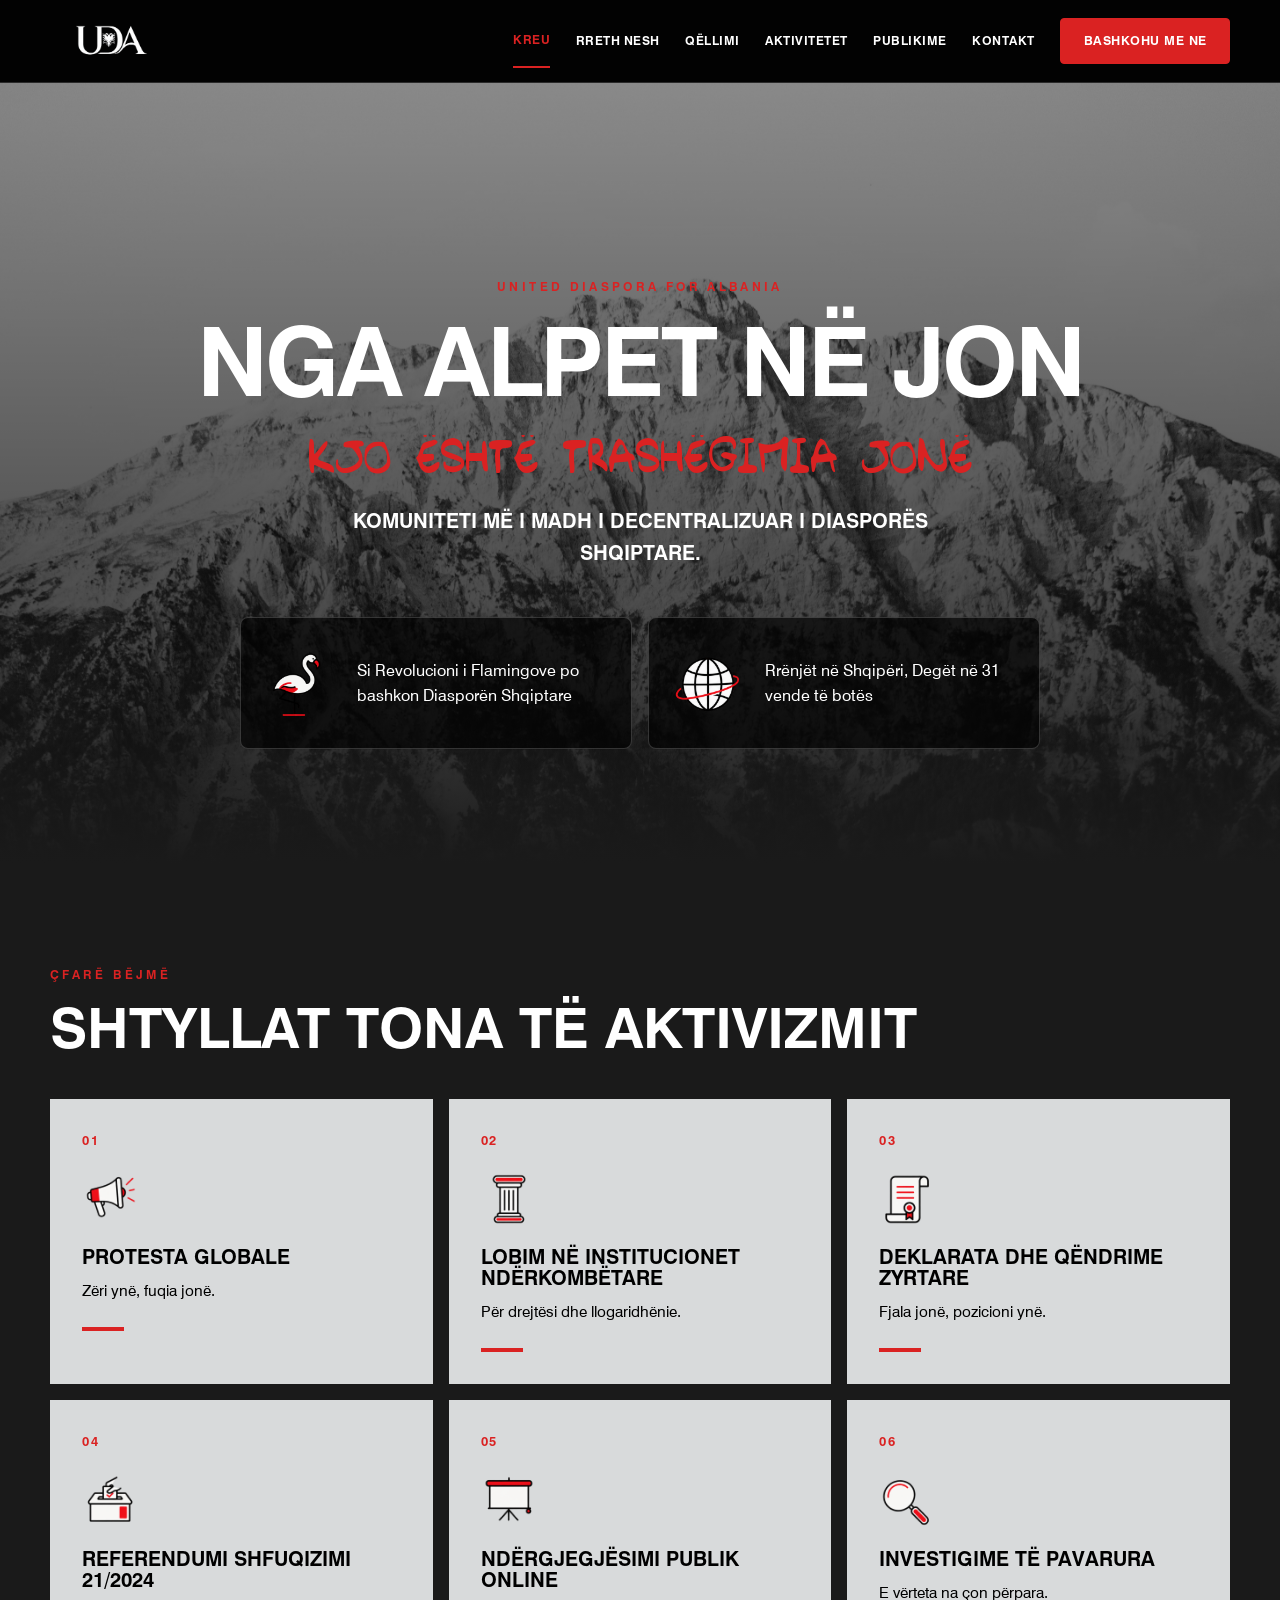
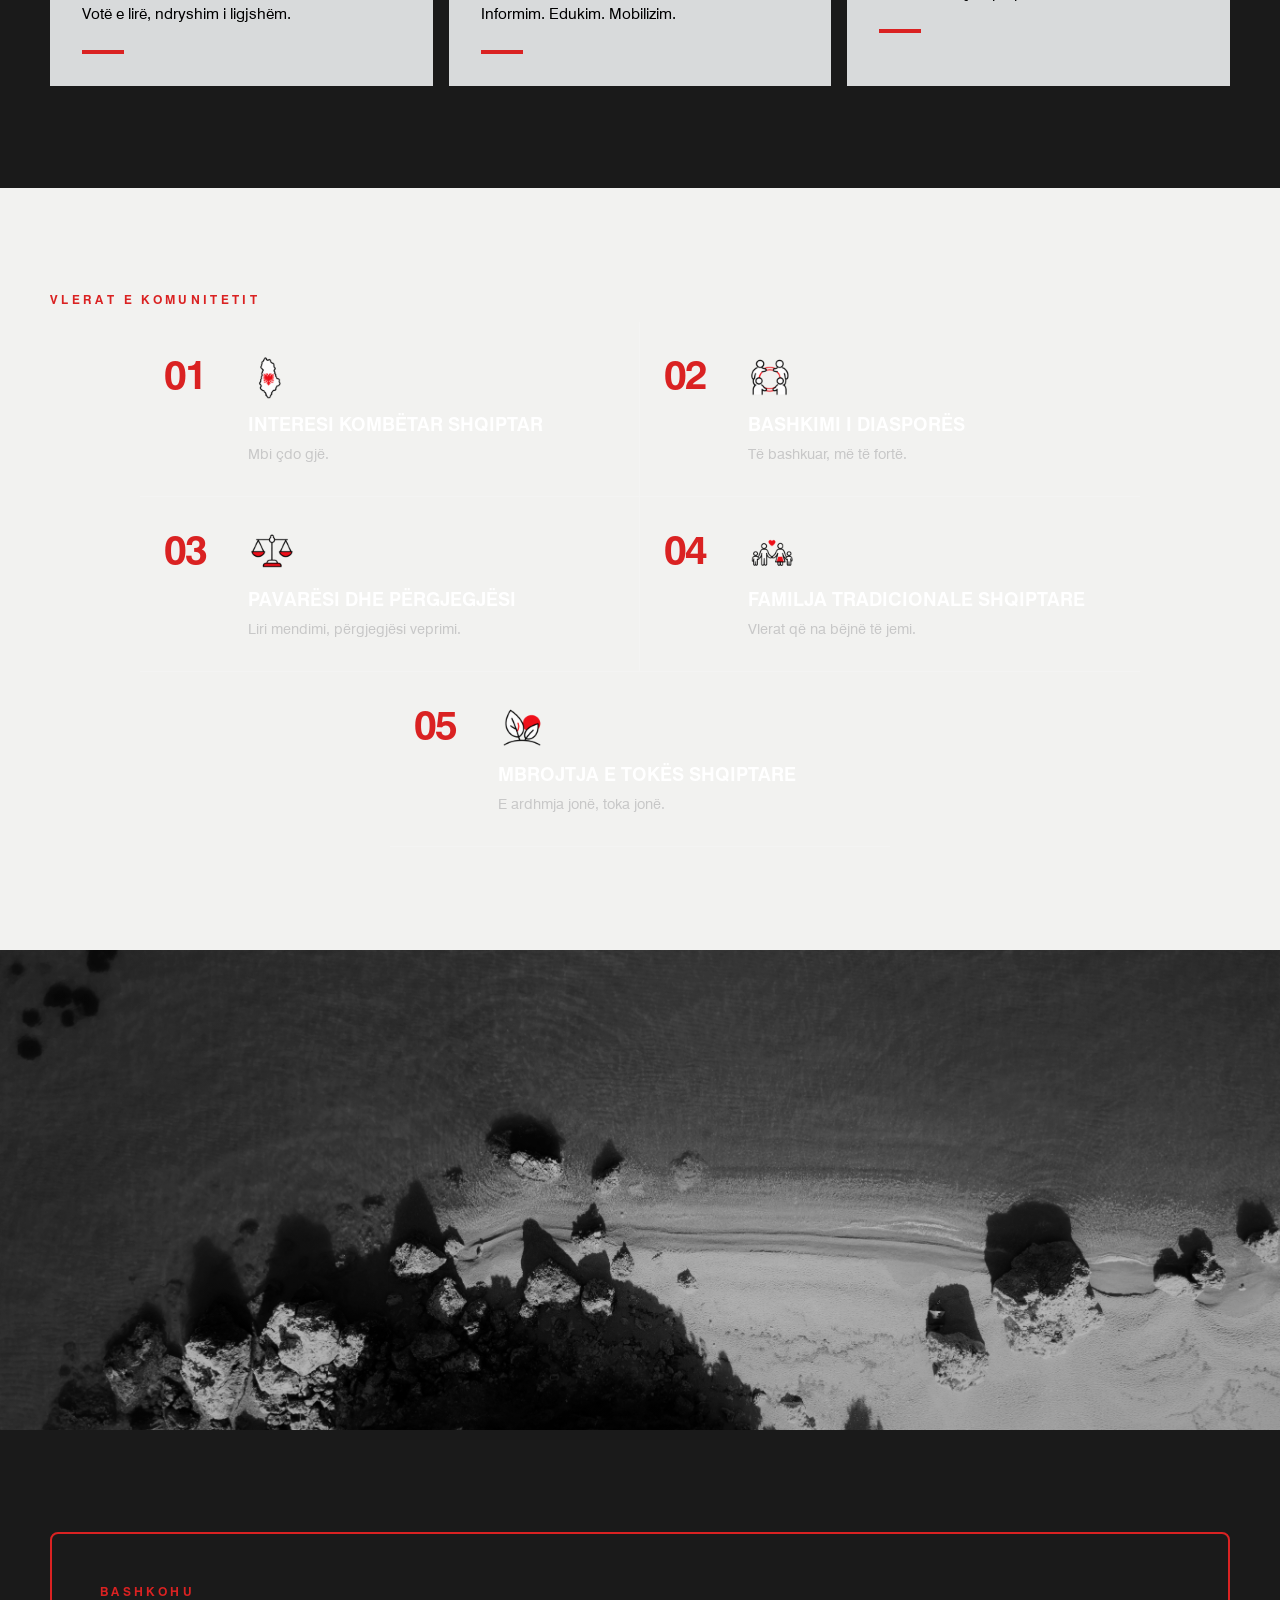
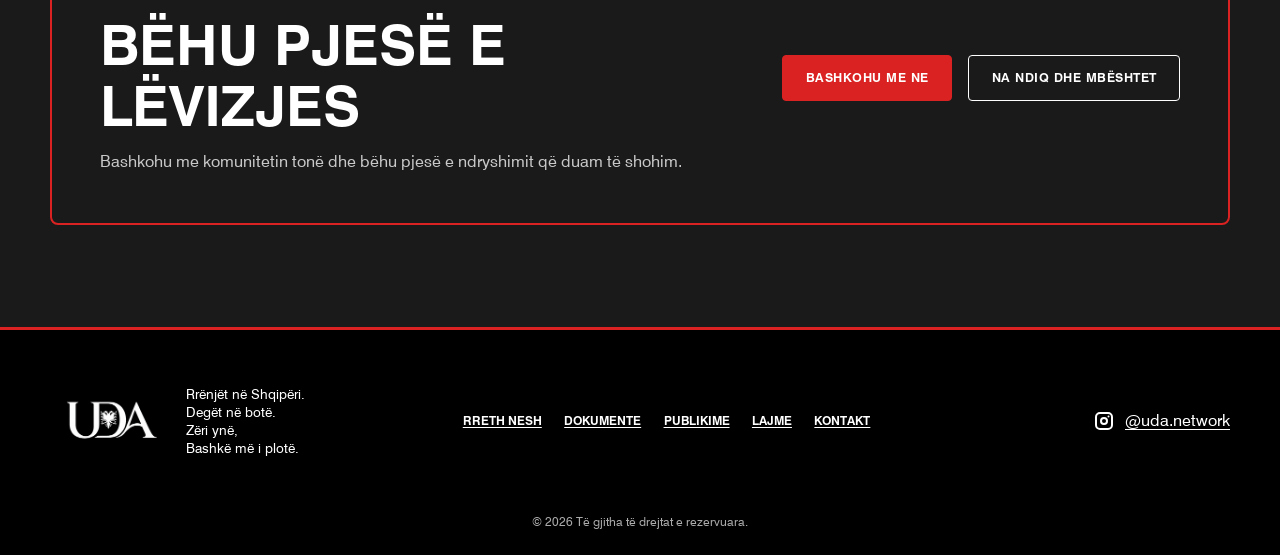
==== index.html @ cf106715 "Update index.html" ====
<!doctype html>
<html lang="sq">
<head>
  <meta charset="utf-8">
  <meta name="viewport" content="width=device-width, initial-scale=1">
  <meta name="description" content="United Diaspora for Albania — një rrjet i bashkuar dhe i decentralizuar i diasporës shqiptare.">
  <title>United Diaspora for Albania</title>
  <link rel="stylesheet" href="styles.css?v=2">
</head>
<body class="theme-dark">
  <a class="skip-link" href="#main">Kalo te përmbajtja</a>
  <header class="site-header">
    <nav class="site-nav container" aria-label="Navigimi kryesor">
      <a class="brand" href="./" aria-label="UDA — Kreu"><img src="assets/logos/uda-logo-white.png" alt="United Diaspora for Albania"></a>
      <button class="menu-toggle" type="button" aria-expanded="false" aria-controls="main-menu"><span>Menu</span></button>
      <div class="main-menu" id="main-menu">
        <a aria-current="page" href="./">Kreu</a>
        <a href="rreth-nesh.html">Rreth nesh</a>
        <a href="qellimi.html">Qëllimi</a>
        <a href="aktivitetet.html">Aktivitetet</a>
        <a href="publikime.html">Publikime</a>

        <a href="kontakt.html">Kontakt</a>
        <a class="button button-primary" href="https://docs.google.com/forms/d/e/1FAIpQLSeHuIo7AfDegeRfr-NozsWInQ7P0r9trXaIQAXtC8R7BJKpFQ/viewform?fbzx=-3826484154428031848">Bashkohu me ne</a>
      </div>
    </nav>
  </header>

  <main id="main">
    <section class="hero" aria-labelledby="hero-title">
      <div class="hero-copy container">
        <p class="eyebrow">United Diaspora for Albania</p>
        <h1 id="hero-title">Nga Alpet në Jon</h1>
        <p class="hero-script">Kjo është trashëgimia jonë</p>
        <p class="hero-tagline">Komuniteti më i madh i decentralizuar i diasporës shqiptare.</p>
        <div class="hero-highlights">
          <a class="hero-highlight" href="rreth-nesh.html#historia">
            <img src="assets/icons/uda/01_flamingo.png" alt="" aria-hidden="true">
            <span>Si Revolucioni i Flamingove po bashkon Diasporën Shqiptare</span>
          </a>
          <a class="hero-highlight" href="rreth-nesh.html#harta">
            <img src="assets/icons/uda/02_globe.png" alt="" aria-hidden="true">
            <span>Rrënjët në Shqipëri, Degët në 31 vende të botës</span>
          </a>
        </div>
      </div>
    </section>

    <section class="section" aria-labelledby="pillars-title">
      <div class="container">
        <p class="eyebrow">Çfarë bëjmë</p>
        <h2 id="pillars-title">Shtyllat tona të aktivizmit</h2>
        <div class="pillar-grid">
          <a class="icon-card" href="https://pomodoren.github.io/flamingo-map/">
            <img src="assets/icons/uda/03_megaphone.png" alt=""><h3>Protesta Globale</h3><p>Zëri ynë, fuqia jonë.</p>
          </a>
          <a class="icon-card" href="aktivitetet.html#lobim">
            <img src="assets/icons/uda/05_column.png" alt=""><h3>Lobim në Institucionet Ndërkombëtare</h3><p>Për drejtësi dhe llogaridhënie.</p>
          </a>
          <a class="icon-card" href="publikime.html">
            <img src="assets/icons/uda/04_certificate.png" alt=""><h3>Deklarata dhe Qëndrime Zyrtare</h3><p>Fjala jonë, pozicioni ynë.</p>
          </a>
          <a class="icon-card" href="https://flamingo-revolution-26.github.io/Referendum_21-2024/index.html#deklarata">
            <img src="assets/icons/uda/06_ballot_box.png" alt=""><h3>Referendumi Shfuqizimi 21/2024</h3><p>Votë e lirë, ndryshim i ligjshëm.</p>
          </a>
          <a class="icon-card" href="aktivitetet.html#ndergjegjesim">
            <img src="assets/icons/uda/07_presentation_screen.png" alt=""><h3>Ndërgjegjësimi Publik Online</h3><p>Informim. Edukim. Mobilizim.</p>
          </a>
          <a class="icon-card" href="aktivitetet.html#investigime">
            <img src="assets/icons/uda/08_magnifying_glass.png" alt=""><h3>Investigime të Pavarura</h3><p>E vërteta na çon përpara.</p>
          </a>
        </div>
      </div>
    </section>

    <section class="section values-section" aria-labelledby="values-title">
      <div class="container">
        <p class="eyebrow">Vlerat e komunitetit</p>
        <h2 class="visually-hidden" id="values-title">Vlerat e komunitetit</h2>
        <div class="value-grid">
          <article class="value-card"><img src="assets/icons/uda/13_albania_map.png" alt=""><h3>Interesi Kombëtar Shqiptar</h3><p>Mbi çdo gjë.</p></article>
          <article class="value-card"><img src="assets/icons/uda/12_community_circle.png" alt=""><h3>Bashkimi i Diasporës</h3><p>Të bashkuar, më të fortë.</p></article>
          <article class="value-card"><img src="assets/icons/uda/11_justice_scales.png" alt=""><h3>Pavarësi dhe Përgjegjësi</h3><p>Liri mendimi, përgjegjësi veprimi.</p></article>
          <article class="value-card"><img src="assets/icons/uda/09_family_heart.png" alt=""><h3>Familja Tradicionale Shqiptare</h3><p>Vlerat që na bëjnë të jemi.</p></article>
          <article class="value-card"><img src="assets/icons/uda/10_nature_leaves.png" alt=""><h3>Mbrojtja e Tokës Shqiptare</h3><p>E ardhmja jonë, toka jonë.</p></article>
        </div>
      </div>
    </section>

    <section class="section sea-band" aria-label="Nga Alpet në detin Jon"></section>

    <section class="section" aria-labelledby="join-title">
      <div class="container cta-panel">
        <div><p class="eyebrow">Bashkohu</p><h2 id="join-title">Bëhu pjesë e lëvizjes</h2><p>Bashkohu me komunitetin tonë dhe bëhu pjesë e ndryshimit që duam të shohim.</p></div>
        <div class="button-group"><a class="button button-primary" href="https://docs.google.com/forms/d/e/1FAIpQLSeHuIo7AfDegeRfr-NozsWInQ7P0r9trXaIQAXtC8R7BJKpFQ/viewform?fbzx=-3826484154428031848">Bashkohu me ne</a><a class="button button-secondary" href="https://www.instagram.com/uda.network/">Na ndiq dhe mbështet</a></div>
      </div>
    </section>
  </main>

  <footer class="site-footer">
    <div class="container footer-grid">
      <div class="footer-brand"><img src="assets/logos/uda-logo-white.png" alt="United Diaspora for Albania"><p>Rrënjët në Shqipëri.<br>Degët në botë.<br>Zëri ynë,<br>Bashkë më i plotë.</p></div>
      <nav aria-label="Navigimi në fund"><a href="rreth-nesh.html">Rreth nesh</a><a href="publikime.html">Dokumente</a><a href="publikime.html">Publikime</a><a href="aktivitetet.html">Lajme</a><a href="kontakt.html">Kontakt</a></nav>
      <a class="instagram-link" href="https://www.instagram.com/uda.network/"><img src="assets/icons/brand-instagram.svg" alt="">@uda.network</a>
      <p class="copyright">© 2026 Të gjitha të drejtat e rezervuara.</p>
    </div>
  </footer>
  <script src="script.js"></script>
</body>
</html>
---- styles.css ----
@font-face {
  font-family: "Swis721 BT";
  src: url("assets/Swiss 721 BT.ttf") format("truetype");
  font-weight: 400;
  font-style: normal;
  font-display: swap;
}

@font-face {
  font-family: "Swis721 BT";
  src: url("assets/Swiss 721 Bold.otf") format("opentype");
  font-weight: 700;
  font-style: normal;
  font-display: swap;
}

@font-face {
  font-family: "Barely Handwritten";
  src: url("assets/Barely_Handwritten.ttf") format("truetype");
  font-weight: 400;
  font-style: normal;
  font-display: swap;
}

:root {
  --color-red-national: #da2222;
  --color-red-ui: #da2222;
  --color-red-hover: #da2222;
  --color-black: #000;
  --color-white: #fff;
  --color-gray-background: #dfdfdf;
  --color-gray-card: #d8dadb;
  --color-gray-badge: #babbBD;
  --color-gray-dark: #1a1a1a;
  --color-gray-medium: #6e6e6e;
  --color-gray-light: #f2f2f2;
  --container: 1180px;
  --gutter: clamp(1rem, 4vw, 3rem);
  --section-space: clamp(4rem, 8vw, 7rem);
  --radius: 8px;
  --heading: "Swis721 BT", Arial, sans-serif;
  --body: "Swis721 BT", Arial, sans-serif;
  --script: "Barely Handwritten", cursive;
  --surface: #1A1A1A;
  --surface-alt: #1A1A1A;
  --card: #D8DADB;
  --text: var(--color-white);
  --muted: #c8c8c8;
  --line: rgb(255 255 255 / 16%);
  --header: rgb(0 0 0 / 92%);
  --shadow: 0 8px 24px rgb(0 0 0 / 18%);
}

* { box-sizing: border-box; }
html { scroll-behavior: smooth; background: var(--color-black); }
body { margin: 0; color: var(--text); background: var(--surface); font-family: var(--body); line-height: 1.6; }
body.theme-light { --surface: var(--color-white); --surface-alt: var(--color-gray-light); --card: var(--color-gray-card); --text: var(--color-black); --muted: #4e4e4e; --line: rgb(0 0 0 / 16%); --header: rgb(255 255 255 / 95%); --shadow: 0 8px 24px rgb(0 0 0 / 10%); }
img { display: block; max-width: 100%; }
a { color: inherit; text-decoration-thickness: .08em; text-underline-offset: .2em; }
a:hover { color: var(--color-red-ui); }
a:focus-visible, button:focus-visible, input:focus-visible, select:focus-visible, textarea:focus-visible { outline: 3px solid var(--color-red-ui); outline-offset: 3px; }
h1, h2, h3 { margin-top: 0; font-family: var(--heading); font-weight: 700; line-height: 1.1; }
p { margin-top: 0; }
.container { width: min(100% - (2 * var(--gutter)), var(--container)); margin-inline: auto; }
.skip-link { position: fixed; z-index: 100; top: .5rem; left: .5rem; padding: .75rem 1rem; color: #fff; background: var(--color-red-ui); transform: translateY(-160%); }
.skip-link:focus { transform: none; }
.visually-hidden { position: absolute; width: 1px; height: 1px; overflow: hidden; clip: rect(0 0 0 0); white-space: nowrap; }

.site-header { position: sticky; z-index: 20; top: 0; color: var(--text); background: var(--header); border-bottom: 1px solid var(--line); backdrop-filter: blur(12px); }
.site-nav { display: flex; min-height: 82px; align-items: center; gap: 2rem; }
.brand { display: block; flex: 0 0 120px; height: 64px; overflow: hidden; }
.brand img { width: 120px; height: 64px; object-fit: contain; }
.theme-light .brand img { content: url("assets/logos/uda-logo-color.png"); }
.main-menu { display: flex; flex: 1; align-items: center; justify-content: flex-end; gap: clamp(.75rem, 2vw, 1.65rem); font-size: .76rem; font-weight: 700; letter-spacing: .04em; text-transform: uppercase; }
.main-menu > a:not(.button) { padding-block: 1rem; text-decoration: none; }
.main-menu [aria-current="page"] { color: var(--color-red-ui); border-bottom: 2px solid currentColor; }
.menu-toggle { display: none; margin-left: auto; padding: .7rem 1rem; color: inherit; background: transparent; border: 1px solid currentColor; }

.button { display: inline-flex; min-height: 46px; align-items: center; justify-content: center; padding: .75rem 1.4rem; border-radius: 4px; font-size: .78rem; font-weight: 700; letter-spacing: .04em; line-height: 1.2; text-align: center; text-decoration: none; text-transform: uppercase; }
.button-primary { color: #fff; background: var(--color-red-ui); border: 1px solid var(--color-red-ui); }
.button-primary:hover { color: #fff; background: var(--color-red-hover); border-color: var(--color-red-hover); }
.button-secondary { color: var(--text); background: transparent; border: 1px solid currentColor; }
.button-secondary:hover { color: var(--surface); background: var(--text); }

.hero { position: relative; display: grid; min-height: min(780px, calc(100vh - 82px)); place-items: center; overflow: hidden; background: url("assets/images/mountains/Mountain E2.jpg") center 42% / cover no-repeat; isolation: isolate; }
.hero::before { position: absolute; z-index: -1; inset: 0; background: linear-gradient(180deg, rgb(0 0 0 / 45%), rgb(0 0 0 / 70%) 70%, var(--color-gray-dark)); content: ""; }
.hero-copy { max-width: 960px; padding-block: clamp(5rem, 13vw, 9rem) 4rem; color: #fff; text-align: center; }
.eyebrow { margin-bottom: .8rem; color: var(--color-red-ui); font-size: .75rem; font-weight: 800; letter-spacing: .28em; text-transform: uppercase; }
.hero h1 { margin-bottom: .25rem; font-size: clamp(2.8rem, 8vw, 6rem); letter-spacing: -.03em; text-transform: uppercase; }
.hero-script {
  margin-bottom: 1.25rem;
  color: var(--color-red-ui);
  font-family: var(--script);
  font-size: clamp(1.8rem, 5vw, 3.5rem);
  font-weight: 400;
  line-height: 1.2;
}
.hero-tagline { max-width: 680px; margin: 0 auto 3rem; font-size: clamp(1rem, 2vw, 1.25rem); font-weight: 600; text-transform: uppercase; }
.hero-highlights { display: grid; grid-template-columns: repeat(2, minmax(0, 1fr)); gap: 1rem; max-width: 800px; margin-inline: auto; }
.hero-highlight { display: flex; min-height: 132px; align-items: center; gap: 1.25rem; padding: 1.25rem; color: #fff; background: rgb(0 0 0 / 68%); border: 1px solid rgb(255 255 255 / 18%); border-radius: var(--radius); font-size: 1rem; text-align: left; text-decoration: none; }
.hero-highlight img { width: 76px; height: 76px; flex: 0 0 76px; object-fit: contain; }

.section {
  padding-block: var(--section-space);
  background: var(--surface);
}

.section-alt {
  background: var(--surface-alt);
}

.values-section {
  background: #f2f2f0;
  color: #000;
}

.section h2,
.page-hero h1 {
  margin-bottom: 2.5rem;
  font-size: clamp(2rem, 5vw, 3.5rem);
  text-transform: uppercase;
}
.pillar-grid { display: grid; grid-template-columns: repeat(3, 1fr); gap: 1rem; }
.icon-card, .value-card, .content-card, .publication-card {
  padding: clamp(1.3rem, 3vw, 2rem);
  background: var(--card);
  border-radius: var(--radius);
  box-shadow: var(--shadow);
  border: 1px solid rgb(0 0 0 / 8%);
}
.icon-card { color: var(--color-gray-dark); text-align: center; text-decoration: none; }
.icon-card img, .value-card img { width: 84px; height: 84px; margin: 0 auto 1rem; object-fit: contain; }
.icon-card img, .value-card img { width: 84px; height: 84px; margin: 0 auto 1rem; object-fit: contain; }

.pillar-grid .icon-card img {
  width: 56px;
  height: 56px;
  margin: 0 0 1.25rem;
  object-fit: contain;
}
.icon-card h3, .value-card h3 { margin-bottom: .6rem; font-size: 1.05rem; color: var(--color-gray-dark); text-transform: uppercase; }
.value-card h3 {
  margin: 0 0 .35rem;
  font-family: var(--heading);
  font-size: 1.25rem;
  font-weight: 700;
  color: var(--color-gray-dark);
  text-transform: uppercase;
  line-height: 1.15;
}
.pillar-grid .icon-card h3 {
  margin: 0 0 .75rem;
  color: #000;
  font-family: var(--heading);
  font-size: 1.25rem;
  font-weight: 700;
  line-height: 1.05;
  text-transform: uppercase;
}
.icon-card p, .value-card p { margin-bottom: 0; color: var(--color-gray-medium); }
.value-card p {
  margin: .35rem 0 0;
  color: var(--color-gray-medium);
  font-family: var(--body);
  font-size: .95rem;
  line-height: 1.5;
}
.pillar-grid .icon-card p {
  margin: 0;
  color: #000;
  font-size: .95rem;
  line-height: 1.5;
}
.pillar-grid .icon-card::after {
  content: "";
  display: block;
  width: 42px;
  height: 4px;
  margin-top: 1.5rem;
  background: #DA2222;
}
.value-grid {
  display: grid;
  grid-template-columns: repeat(2, 1fr);
  gap: 0;
  max-width: 1000px;
  margin-inline: auto;
}

.value-card {
  position: relative;
  display: grid;
  grid-template-columns: 64px 1fr;
  column-gap: 1.25rem;
  align-items: start;
  padding: 2rem 1.5rem;
  background: transparent;
  border: 0;
  border-bottom: 1px solid rgb(255 255 255 / 16%);
  border-radius: 0;
  box-shadow: none;
  text-align: left;
}

.value-card:nth-child(odd) {
  border-right: 1px solid rgb(255 255 255 / 16%);
}

.value-card::before {
  content: "";
  grid-column: 1;
  grid-row: 1 / span 2;
  font-family: var(--heading);
  font-size: 2.5rem;
  font-weight: 700;
  line-height: 1;
  color: var(--color-red-national);
  letter-spacing: -.04em;
}

.value-card:nth-child(1)::before { content: "01"; }
.value-card:nth-child(2)::before { content: "02"; }
.value-card:nth-child(3)::before { content: "03"; }
.value-card:nth-child(4)::before { content: "04"; }
.value-card:nth-child(5)::before { content: "05"; }

.value-card img {
  width: 48px;
  height: 48px;
  margin: 0 0 .75rem;
  object-fit: contain;
}

.value-card h3 {
  grid-column: 2;
  margin: 0 0 .45rem;
  color: var(--text);
  font-family: var(--heading);
  font-size: 1.15rem;
  font-weight: 700;
  line-height: 1.15;
  text-transform: uppercase;
}

.value-card p {
  grid-column: 2;
  margin: 0;
  color: var(--muted);
  font-family: var(--body);
  font-size: .9rem;
  line-height: 1.5;
}

.value-card:last-child {
  grid-column: 1 / -1;
  width: 50%;
  justify-self: center;
  border-right: 0;
}
.sea-band { min-height: clamp(260px, 38vw, 480px); padding: 0; background: linear-gradient(rgb(0 0 0 / 18%), rgb(0 0 0 / 30%)), url("assets/images/sea/Sea E1.jpg") center 58% / cover no-repeat; }
.cta-panel { display: flex; align-items: center; justify-content: space-between; gap: 2rem; padding: clamp(1.5rem, 4vw, 3rem); border: 2px solid var(--color-red-ui); border-radius: var(--radius); }
.cta-panel h2 { margin-bottom: .75rem; }
.cta-panel p:last-child { max-width: 640px; margin-bottom: 0; color: var(--muted); }
.button-group { display: flex; flex: 0 0 auto; gap: 1rem; }
.pillar-grid .icon-card {
  position: relative;
  padding: 2rem;
  color: #000;
  background: #D8DADB;
  border: 0;
  border-radius: 0;
  box-shadow: none;
  text-align: left;
  overflow: hidden;
}
.pillar-grid {
  counter-reset: pillar;
}

.pillar-grid .icon-card {
  counter-increment: pillar;
}

.pillar-grid .icon-card::before {
  content: "0" counter(pillar);
  display: block;
  margin-bottom: 1.25rem;
  color: #DA2222;
  font-family: var(--heading);
  font-size: .8rem;
  font-weight: 700;
  letter-spacing: .12em;
}
.site-footer { padding-block: 3rem 1.5rem; color: #fff; background: #000; border-top: 3px solid var(--color-red-ui); }
.footer-grid { display: grid; grid-template-columns: 1.2fr 2fr 1fr; align-items: center; gap: 2rem; }
.footer-brand { display: flex; align-items: center; gap: 1rem; }
.footer-brand img { width: 120px; height: 86px; object-fit: contain; }
.footer-brand p { margin: 0; font-size: .84rem; line-height: 1.35; }
.site-footer nav { display: flex; flex-wrap: wrap; justify-content: center; gap: 1.4rem; font-size: .75rem; font-weight: 700; text-transform: uppercase; }
.instagram-link { display: flex; align-items: center; justify-content: flex-end; gap: .55rem; }
.instagram-link img { width: 24px; filter: invert(1); }
.copyright { grid-column: 1 / -1; margin: 1rem 0 0; color: #aaa; font-size: .75rem; text-align: center; }

.page-hero { padding-block: clamp(5rem, 10vw, 8rem); color: #fff; background: linear-gradient(rgb(0 0 0 / 68%), rgb(0 0 0 / 78%)), url("assets/images/mountains/Mountain E1.jpg") center / cover; }
.page-hero h1 { margin-bottom: 1rem; }
.page-hero p { max-width: 760px; margin-bottom: 0; font-size: 1.15rem; }
.prose { max-width: 820px; }
.prose p { margin-bottom: 1.4rem; }
.content-grid { display: grid; grid-template-columns: repeat(2, minmax(0, 1fr)); gap: 1rem; }
.content-card h2,
.content-card h3 {
  margin-top: 0.8rem;
  font-size: 1.25rem;
  text-transform: uppercase;
}
.content-card p:last-child { margin-bottom: 0; }
.location-groups { display: grid; grid-template-columns: repeat(3, 1fr); gap: 1rem; }
.location-groups ul { margin-bottom: 0; padding-left: 1.2rem; }
.publication-list { display: grid; gap: 1rem; }
.publication-card { display: grid; grid-template-columns: 1fr auto; align-items: center; gap: 1.5rem; }
.publication-card h3 { margin-bottom: .4rem; }
.publication-meta { margin-bottom: 0; color: var(--muted); }
.status { display: inline-flex; padding: .25rem .7rem; color: #000; background: var(--color-gray-badge); border-radius: 999px; font-size: .75rem; font-weight: 700; }
.carousel-grid { display: grid; grid-template-columns: repeat(3, 1fr); gap: .75rem; margin-top: 1rem; }
.carousel-grid img { width: 100%; height: 260px; object-fit: cover; border-radius: var(--radius); }
.form-grid { display: grid; grid-template-columns: repeat(2, 1fr); gap: 1rem; }
.form-field { display: grid; gap: .35rem; }
.form-field-full { grid-column: 1 / -1; }
label { font-weight: 700; }
input, select, textarea { width: 100%; padding: .85rem; color: #111; background: #fff; border: 1px solid #777; border-radius: 4px; font: inherit; }
textarea { min-height: 170px; resize: vertical; }
.notice { padding: 1rem 1.25rem; border-left: 4px solid var(--color-red-ui); background: var(--surface-alt); }
.error-page { display: grid; min-height: 100vh; place-items: center; padding: 2rem; color: #fff; background: #1a1a1a; text-align: center; }
.error-code { margin: 0; color: var(--color-red-ui); font-size: clamp(5rem, 20vw, 10rem); font-weight: 900; }

@media (max-width: 980px) {
  .menu-toggle { display: inline-flex; }
  .main-menu { position: absolute; top: 100%; right: var(--gutter); left: var(--gutter); display: none; align-items: stretch; padding: 1rem; background: var(--header); border: 1px solid var(--line); box-shadow: var(--shadow); }
  .main-menu.open { display: flex; flex-direction: column; }
  .main-menu > a { padding: .75rem; }
  .pillar-grid { grid-template-columns: repeat(2, 1fr); }
  .footer-grid { grid-template-columns: 1fr 1fr; }
  .instagram-link { justify-content: center; }
}

@media (max-width: 680px) {
  .hero-highlights, .pillar-grid, .content-grid, .location-groups, .form-grid { grid-template-columns: 1fr; }
  .  .value-grid {
    grid-template-columns: 1fr;
  }

  .value-card {
    grid-template-columns: 56px 1fr;
    padding: 1.5rem .75rem;
    border-right: 0 !important;
  }

  .value-card:last-child {
    grid-column: auto;
    width: 100%;
  }

  .value-card::before {
    font-size: 2rem;
  }

  .value-card h3 {
    font-size: .9rem;
  }

  .hero-highlight { min-height: auto; }
  .cta-panel, .publication-card { align-items: stretch; flex-direction: column; grid-template-columns: 1fr; }
  .cta-panel { display: flex; }
  .button-group { flex-direction: column; }
  .footer-grid { grid-template-columns: 1fr; justify-items: center; text-align: center; }
  .site-footer nav { justify-content: center; }
  .copyright, .form-field-full { grid-column: auto; }
  .carousel-grid { grid-template-columns: 1fr; }
  .carousel-grid img { height: auto; }
}

@media (prefers-reduced-motion: reduce) {
  html { scroll-behavior: auto; }
  *, *::before, *::after { scroll-behavior: auto !important; transition-duration: .01ms !important; animation-duration: .01ms !important; }
}
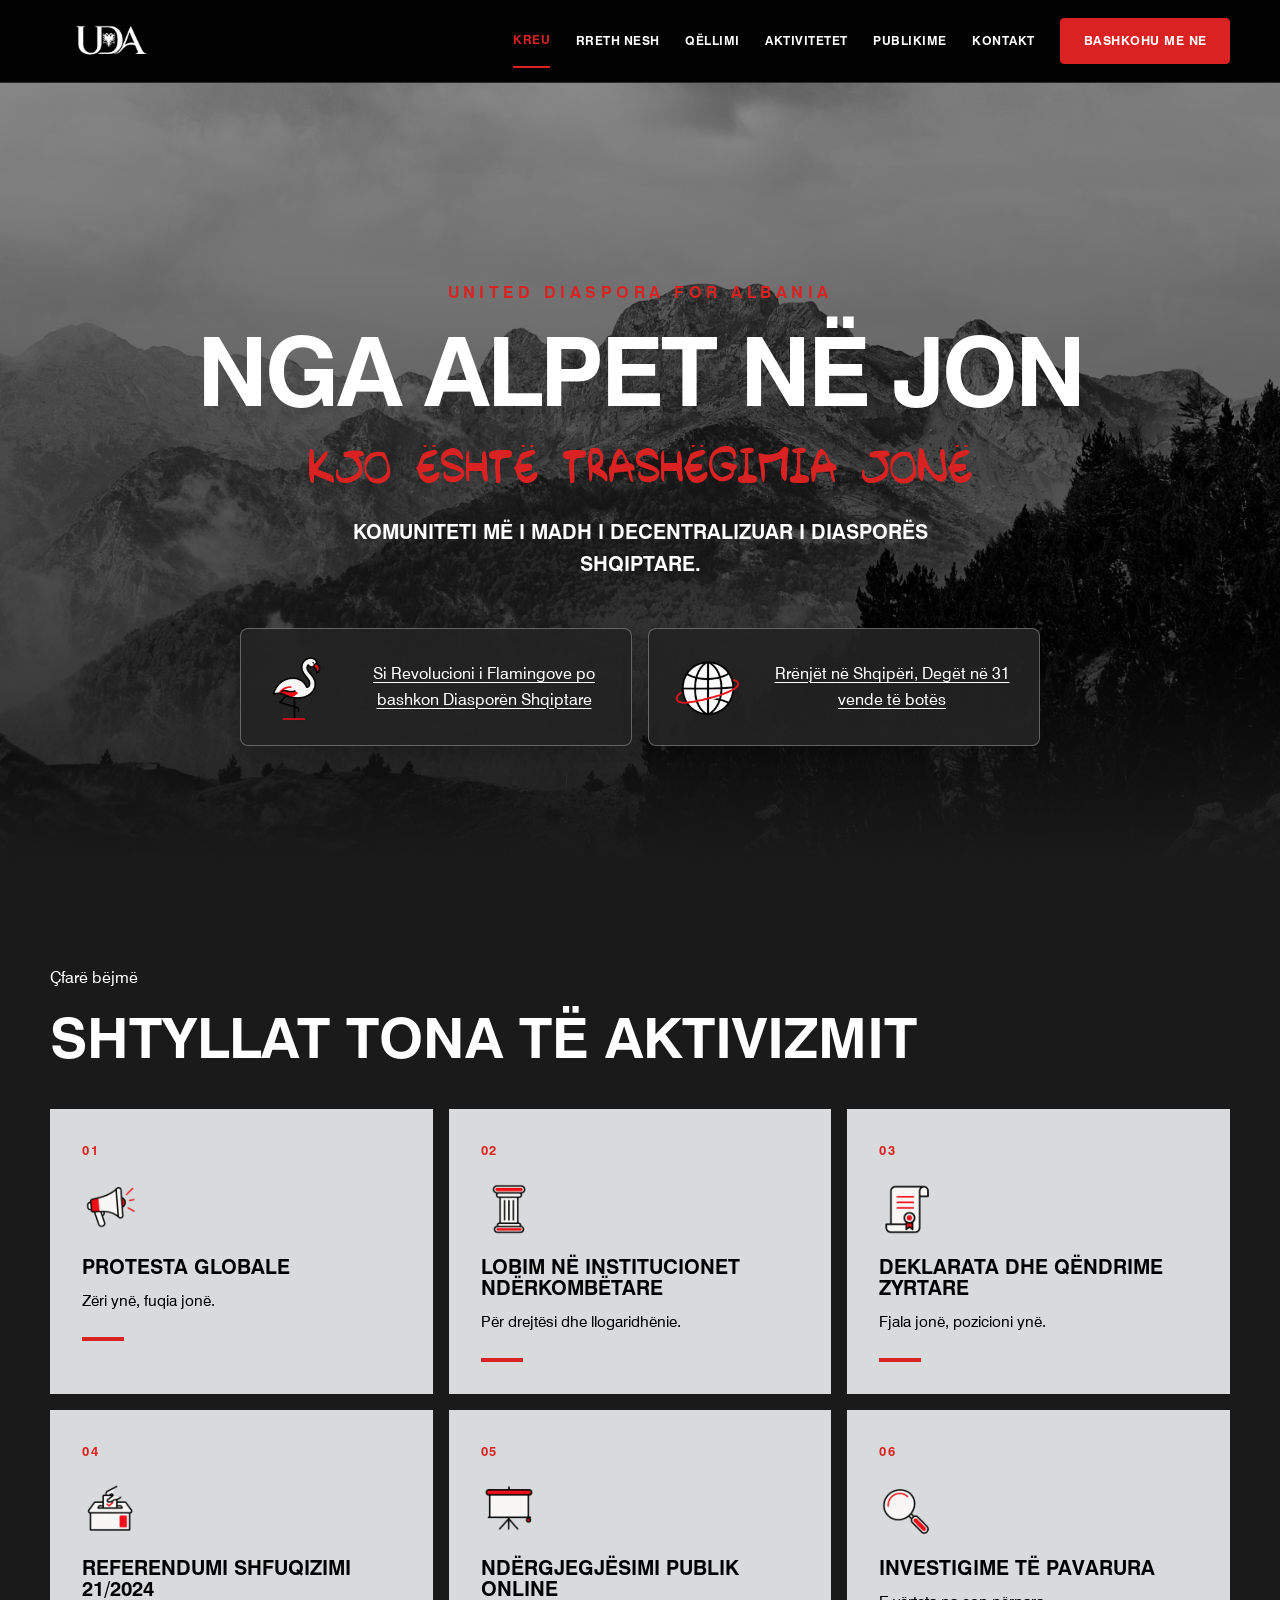
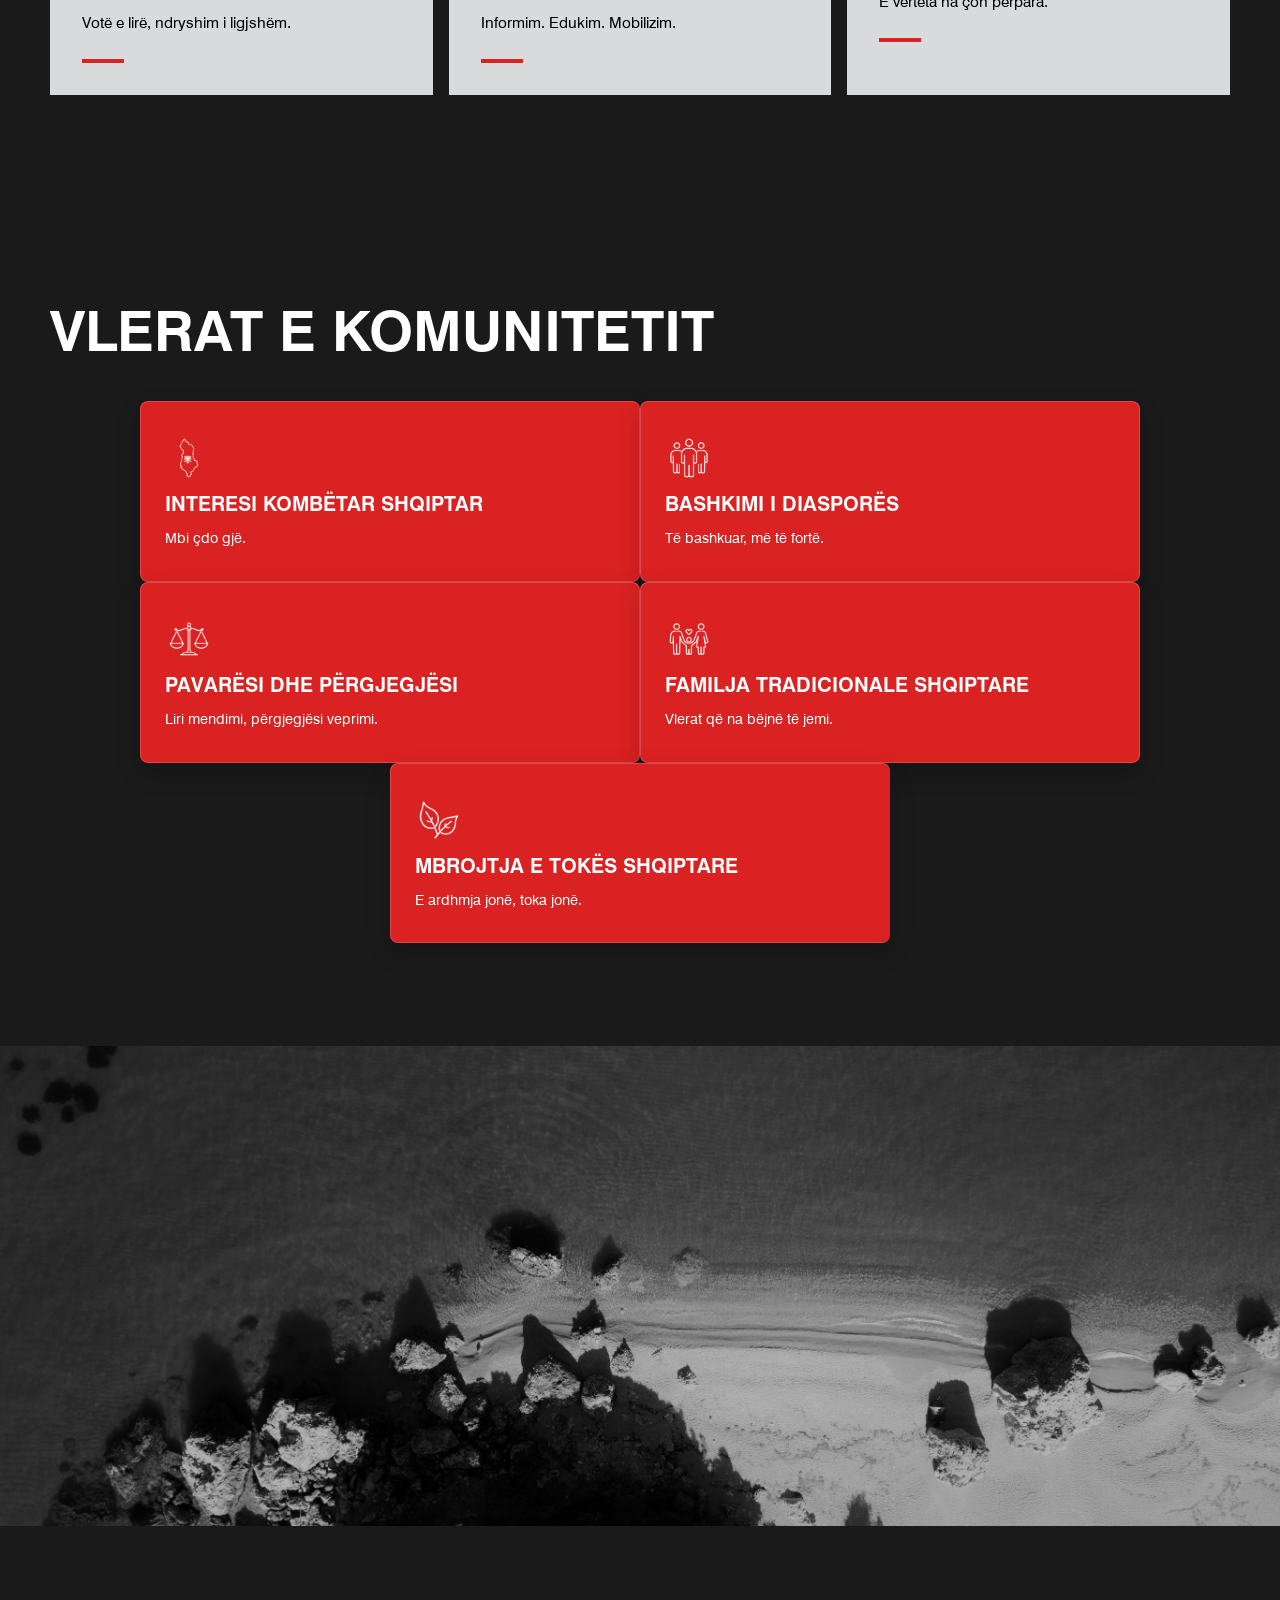
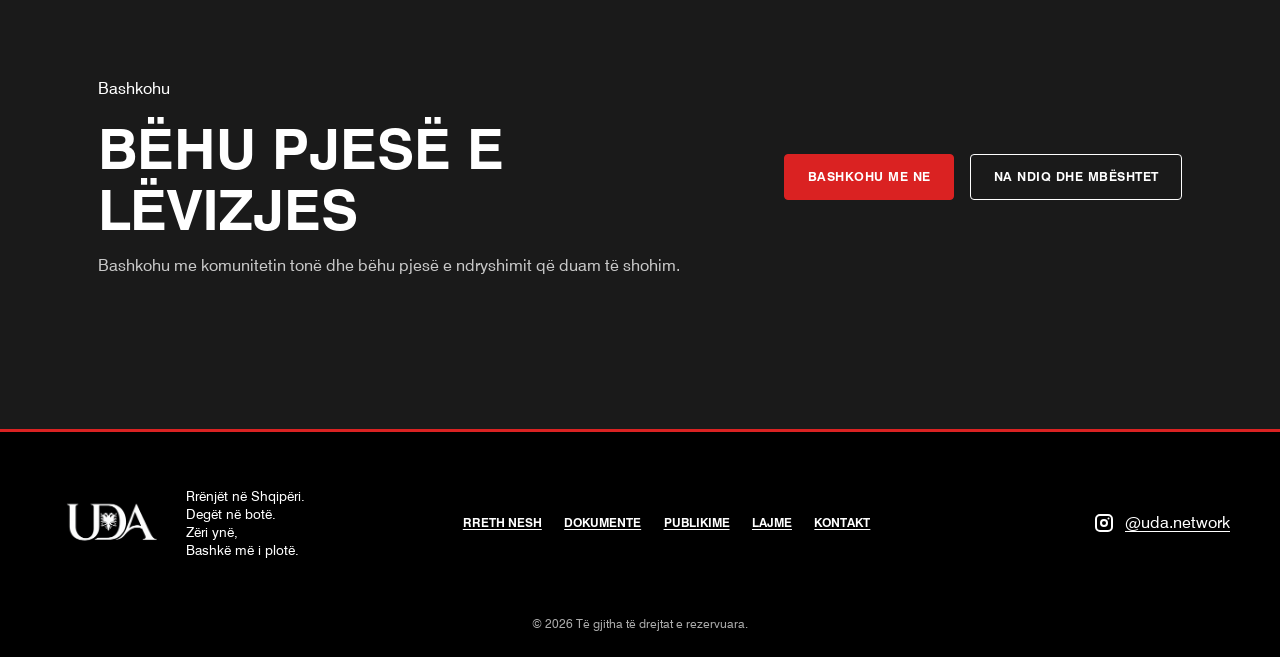
==== commit 0c5cbdb5: "Update index.html" ====
--- a/index.html
+++ b/index.html
@@ -78,11 +78,35 @@
         <p class="eyebrow">Vlerat e komunitetit</p>
         <h2 class="visually-hidden" id="values-title">Vlerat e komunitetit</h2>
         <div class="value-grid">
-          <article class="value-card"><img src="assets/icons/uda/13_albania_map.png" alt=""><h3>Interesi Kombëtar Shqiptar</h3><p>Mbi çdo gjë.</p></article>
-          <article class="value-card"><img src="assets/icons/uda/12_community_circle.png" alt=""><h3>Bashkimi i Diasporës</h3><p>Të bashkuar, më të fortë.</p></article>
-          <article class="value-card"><img src="assets/icons/uda/11_justice_scales.png" alt=""><h3>Pavarësi dhe Përgjegjësi</h3><p>Liri mendimi, përgjegjësi veprimi.</p></article>
-          <article class="value-card"><img src="assets/icons/uda/09_family_heart.png" alt=""><h3>Familja Tradicionale Shqiptare</h3><p>Vlerat që na bëjnë të jemi.</p></article>
-          <article class="value-card"><img src="assets/icons/uda/10_nature_leaves.png" alt=""><h3>Mbrojtja e Tokës Shqiptare</h3><p>E ardhmja jonë, toka jonë.</p></article>
+         <article class="value-card">
+  <img src="assets/icons/uda/01_interesi_kombetar_shqiptar.png" alt="">
+  <h3>Interesi Kombëtar Shqiptar</h3>
+  <p>Mbi çdo gjë.</p>
+</article>
+
+<article class="value-card">
+  <img src="assets/icons/uda/02_bashkimi_i_diaspores.png" alt="">
+  <h3>Bashkimi i Diasporës</h3>
+  <p>Të bashkuar, më të fortë.</p>
+</article>
+
+<article class="value-card">
+  <img src="assets/icons/uda/03_pavaresi_dhe_pergjegjesi.png" alt="">
+  <h3>Pavarësi dhe Përgjegjësi</h3>
+  <p>Liri mendimi, përgjegjësi veprimi.</p>
+</article>
+
+<article class="value-card">
+  <img src="assets/icons/uda/04_familja_tradicionale_shqiptare.png" alt="">
+  <h3>Familja Tradicionale Shqiptare</h3>
+  <p>Vlerat që na bëjnë të jemi.</p>
+</article>
+
+<article class="value-card">
+  <img src="assets/icons/uda/05_mbrojtja_e_tokes_shqiptare.png" alt="">
+  <h3>Mbrojtja e Tokës Shqiptare</h3>
+  <p>E ardhmja jonë, toka jonë.</p>
+</article>
         </div>
       </div>
     </section>
--- a/styles.css
+++ b/styles.css
@@ -82,10 +82,10 @@
 .button-secondary { color: var(--text); background: transparent; border: 1px solid currentColor; }
 .button-secondary:hover { color: var(--surface); background: var(--text); }
 
-.hero { position: relative; display: grid; min-height: min(780px, calc(100vh - 82px)); place-items: center; overflow: hidden; background: url("assets/images/mountains/Mountain E2.jpg") center 42% / cover no-repeat; isolation: isolate; }
+.hero { position: relative; display: grid; min-height: min(780px, calc(100vh - 82px)); place-items: center; overflow: hidden; background: url("assets/images/mountains/Mountain E6.jpg") center 42% / cover no-repeat; isolation: isolate; }
 .hero::before { position: absolute; z-index: -1; inset: 0; background: linear-gradient(180deg, rgb(0 0 0 / 45%), rgb(0 0 0 / 70%) 70%, var(--color-gray-dark)); content: ""; }
 .hero-copy { max-width: 960px; padding-block: clamp(5rem, 13vw, 9rem) 4rem; color: #fff; text-align: center; }
-.eyebrow { margin-bottom: .8rem; color: var(--color-red-ui); font-size: .75rem; font-weight: 800; letter-spacing: .28em; text-transform: uppercase; }
+.hero .eyebrow { margin-bottom: .8rem; color: var(--color-red-ui); font-size: 1rem; font-weight: 800; letter-spacing: .28em; text-transform: uppercase; }
 .hero h1 { margin-bottom: .25rem; font-size: clamp(2.8rem, 8vw, 6rem); letter-spacing: -.03em; text-transform: uppercase; }
 .hero-script {
   margin-bottom: 1.25rem;
@@ -97,7 +97,17 @@
 }
 .hero-tagline { max-width: 680px; margin: 0 auto 3rem; font-size: clamp(1rem, 2vw, 1.25rem); font-weight: 600; text-transform: uppercase; }
 .hero-highlights { display: grid; grid-template-columns: repeat(2, minmax(0, 1fr)); gap: 1rem; max-width: 800px; margin-inline: auto; }
-.hero-highlight { display: flex; min-height: 132px; align-items: center; gap: 1.25rem; padding: 1.25rem; color: #fff; background: rgb(0 0 0 / 68%); border: 1px solid rgb(255 255 255 / 18%); border-radius: var(--radius); font-size: 1rem; text-align: left; text-decoration: none; }
+.hero-highlight {
+  display: flex;
+  align-items: center;
+  gap: 1.25rem;
+  padding: 1.25rem;
+  color: #fff;
+  background: rgb(35 35 35 / 92%);
+  border: 1px solid rgb(255 255 255 / 30%);
+  border-radius: var(--radius);
+  box-shadow: 0 8px 24px rgb(0 0 0 / 28%);
+}
 .hero-highlight img { width: 76px; height: 76px; flex: 0 0 76px; object-fit: contain; }
 
 .section {
@@ -107,11 +117,6 @@
 
 .section-alt {
   background: var(--surface-alt);
-}
-
-.values-section {
-  background: #f2f2f0;
-  color: #000;
 }
 
 .section h2,
@@ -140,13 +145,14 @@
 }
 .icon-card h3, .value-card h3 { margin-bottom: .6rem; font-size: 1.05rem; color: var(--color-gray-dark); text-transform: uppercase; }
 .value-card h3 {
-  margin: 0 0 .35rem;
+  grid-column: 1 / -1;
+  margin: 0 0 .45rem;
+  color: #111111;
   font-family: var(--heading);
   font-size: 1.25rem;
   font-weight: 700;
-  color: var(--color-gray-dark);
-  text-transform: uppercase;
-  line-height: 1.15;
+  line-height: 1.05;
+  text-transform: uppercase;
 }
 .pillar-grid .icon-card h3 {
   margin: 0 0 .75rem;
@@ -194,11 +200,11 @@
   column-gap: 1.25rem;
   align-items: start;
   padding: 2rem 1.5rem;
-  background: transparent;
-  border: 0;
+  background: #da2222;
+  border: 1px solid rgb(255 255 255 / 18%);
   border-bottom: 1px solid rgb(255 255 255 / 16%);
-  border-radius: 0;
-  box-shadow: none;
+  border-radius: 8px;
+  box-shadow: 0 10px 24px rgb(0 0 0 / 18%);
   text-align: left;
 }
 
@@ -207,22 +213,8 @@
 }
 
 .value-card::before {
-  content: "";
-  grid-column: 1;
-  grid-row: 1 / span 2;
-  font-family: var(--heading);
-  font-size: 2.5rem;
-  font-weight: 700;
-  line-height: 1;
-  color: var(--color-red-national);
-  letter-spacing: -.04em;
-}
-
-.value-card:nth-child(1)::before { content: "01"; }
-.value-card:nth-child(2)::before { content: "02"; }
-.value-card:nth-child(3)::before { content: "03"; }
-.value-card:nth-child(4)::before { content: "04"; }
-.value-card:nth-child(5)::before { content: "05"; }
+  content: none;
+}
 
 .value-card img {
   width: 48px;
@@ -232,20 +224,20 @@
 }
 
 .value-card h3 {
-  grid-column: 2;
+  grid-column: 1 / -1;
   margin: 0 0 .45rem;
-  color: var(--text);
-  font-family: var(--heading);
-  font-size: 1.15rem;
+  color: #111111;
+  font-family: var(--heading);
+  font-size: 1.25rem;
   font-weight: 700;
   line-height: 1.15;
   text-transform: uppercase;
 }
 
 .value-card p {
-  grid-column: 2;
+  grid-column: 1 / -1;
   margin: 0;
-  color: var(--muted);
+  color: #4e4e4e;
   font-family: var(--body);
   font-size: .9rem;
   line-height: 1.5;
@@ -258,7 +250,7 @@
   border-right: 0;
 }
 .sea-band { min-height: clamp(260px, 38vw, 480px); padding: 0; background: linear-gradient(rgb(0 0 0 / 18%), rgb(0 0 0 / 30%)), url("assets/images/sea/Sea E1.jpg") center 58% / cover no-repeat; }
-.cta-panel { display: flex; align-items: center; justify-content: space-between; gap: 2rem; padding: clamp(1.5rem, 4vw, 3rem); border: 2px solid var(--color-red-ui); border-radius: var(--radius); }
+.cta-panel { display: flex; align-items: center; justify-content: space-between; gap: 2rem; padding: clamp(1.5rem, 4vw, 3rem); border: 0; border-radius: var(--radius); }
 .cta-panel h2 { margin-bottom: .75rem; }
 .cta-panel p:last-child { max-width: 640px; margin-bottom: 0; color: var(--muted); }
 .button-group { display: flex; flex: 0 0 auto; gap: 1rem; }
@@ -365,7 +357,7 @@
   }
 
   .value-card h3 {
-    font-size: .9rem;
+    font-size: 1.25rem;
   }
 
   .hero-highlight { min-height: auto; }
@@ -383,3 +375,93 @@
   html { scroll-behavior: auto; }
   *, *::before, *::after { scroll-behavior: auto !important; transition-duration: .01ms !important; animation-duration: .01ms !important; }
 }
+.page-footer-image {
+  width: 100%;
+  min-height: 300px;
+  background-position: center;
+  background-size: cover;
+  background-repeat: no-repeat;
+}
+
+.page-footer-about {
+  background-image:
+    linear-gradient(rgb(0 0 0 / 20%), rgb(0 0 0 / 45%)),
+    url("assets/images/sea/Sea E3.jpg");
+}
+.page-footer-purpose {
+  background-image:
+    linear-gradient(rgb(0 0 0 / 20%), rgb(0 0 0 / 45%)),
+    url("assets/images/sea/Sea E4.jpg");
+}
+.page-hero-purpose {
+  background-image:
+    linear-gradient(rgb(0 0 0 / 35%), rgb(0 0 0 / 60%)),
+    url("assets/images/mountains/Mountain E3.jpg");
+}
+.page-hero-about {
+  background-image:
+    linear-gradient(rgb(0 0 0 / 35%), rgb(0 0 0 / 60%)),
+    url("assets/images/mountains/Mountain E2.jpg");
+}
+.page-hero-activities {
+  background-image:
+    linear-gradient(rgb(0 0 0 / 35%), rgb(0 0 0 / 60%)),
+    url("assets/images/mountains/Mountain E4.jpg");
+}
+
+.page-footer-activities {
+  background-image:
+    linear-gradient(rgb(0 0 0 / 25%), rgb(0 0 0 / 50%)),
+    url("assets/images/sea/Sea E5.jpg");
+}
+.page-hero-publications {
+  background-image:
+    linear-gradient(rgb(0 0 0 / 35%), rgb(0 0 0 / 60%)),
+    url("assets/images/mountains/Mountain E5.jpg");
+}
+
+.page-footer-publications {
+  background-image:
+    linear-gradient(rgb(0 0 0 / 25%), rgb(0 0 0 / 50%)),
+    url("assets/images/sea/Sea E2.jpg");
+}
+.page-hero-contact {
+  background-image:
+    linear-gradient(rgb(0 0 0 / 35%), rgb(0 0 0 / 60%)),
+    url("assets/images/mountains/Mountain E1.jpg");
+}
+
+.page-footer-contact {
+  background-image:
+    linear-gradient(rgb(0 0 0 / 25%), rgb(0 0 0 / 50%)),
+    url("assets/images/sea/Sea E6.jpg");
+}
+.pillar-grid .icon-card h3,
+.value-grid .value-card h3 {
+  margin: 0 0 .75rem;
+  color: #000;
+  font-family: var(--heading);
+  font-size: 1.25rem;
+  font-weight: 700;
+  line-height: 1.05;
+  text-transform: uppercase;
+}
+.values-section > .container > .eyebrow {
+  margin-bottom: 2.5rem;
+  color: var(--text);
+  font-family: var(--heading);
+  font-size: clamp(2rem, 5vw, 3.5rem);
+  font-weight: 700;
+  line-height: 1.1;
+  letter-spacing: normal;
+  text-transform: uppercase;
+}
+.values-section .value-card {
+  background: #DA2222;
+  color: #fff;
+}
+
+.values-section .value-card h3,
+.values-section .value-card p {
+  color: #fff;
+}
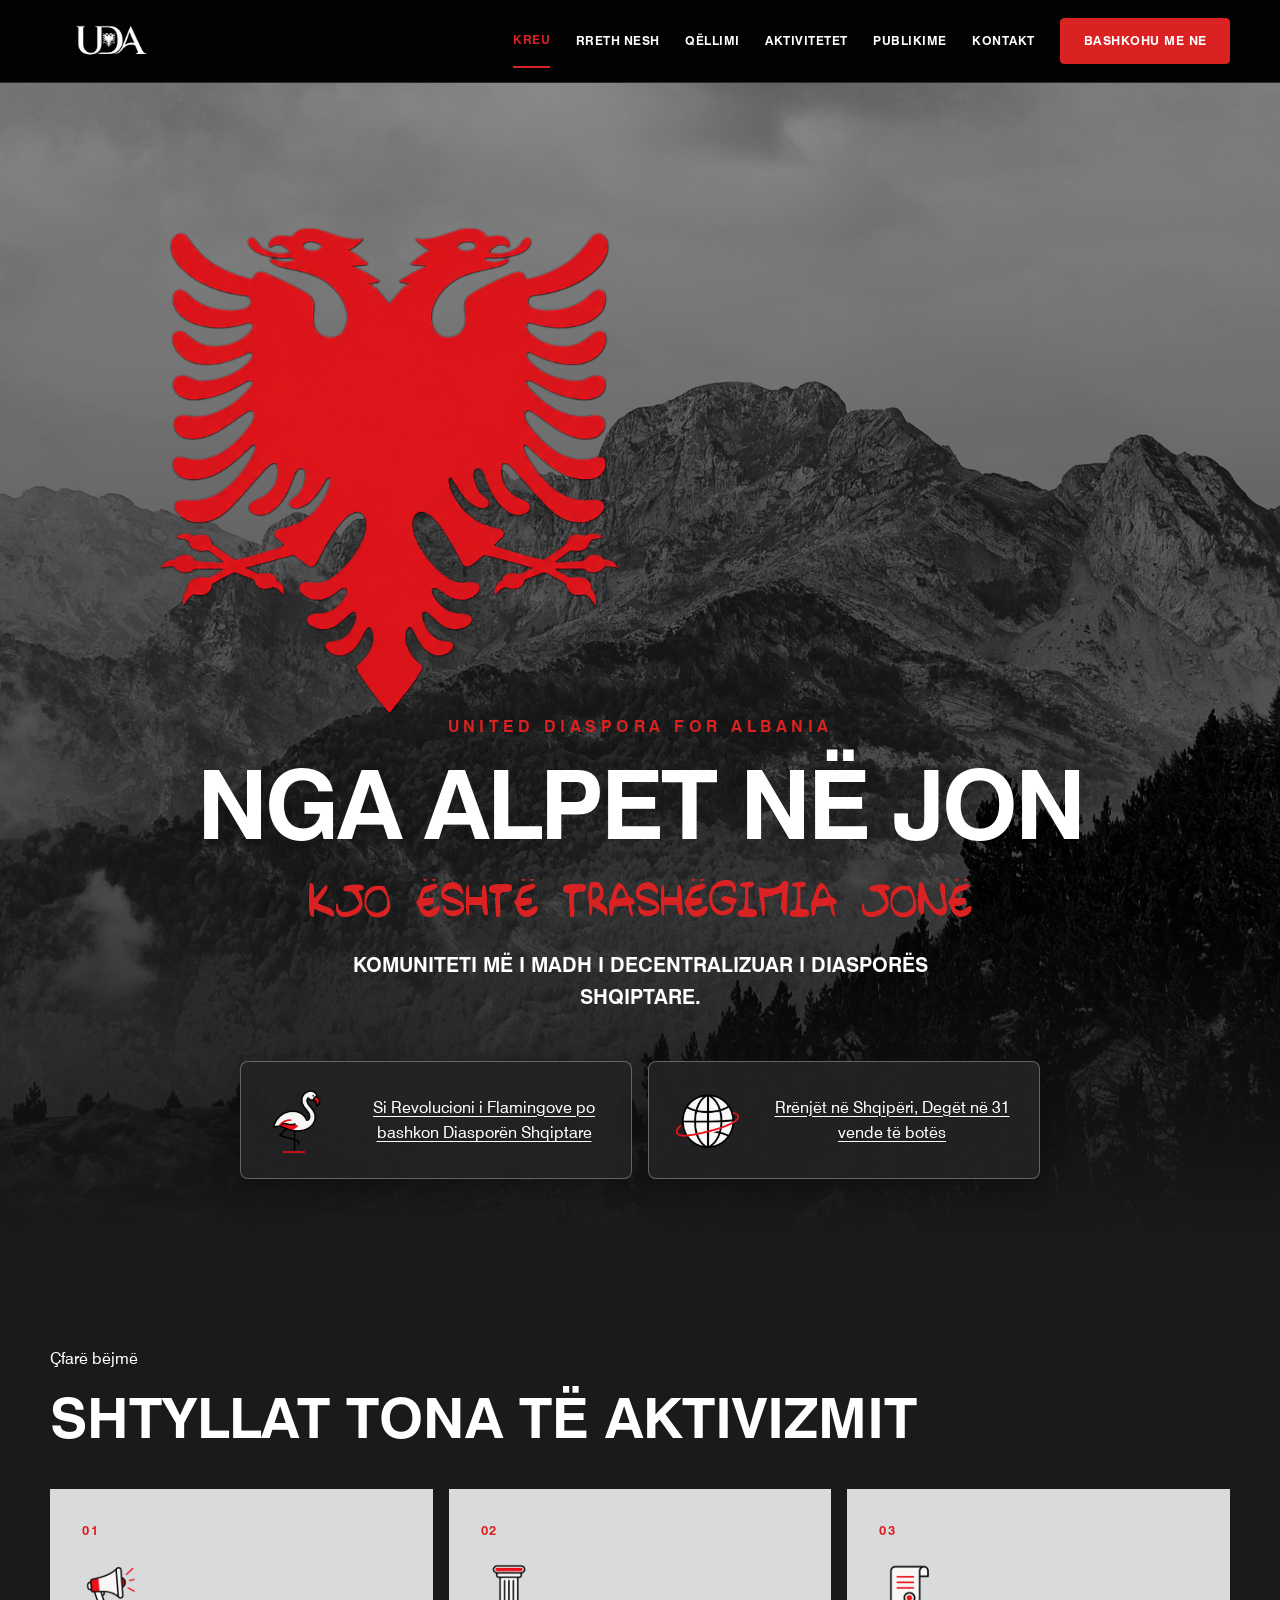
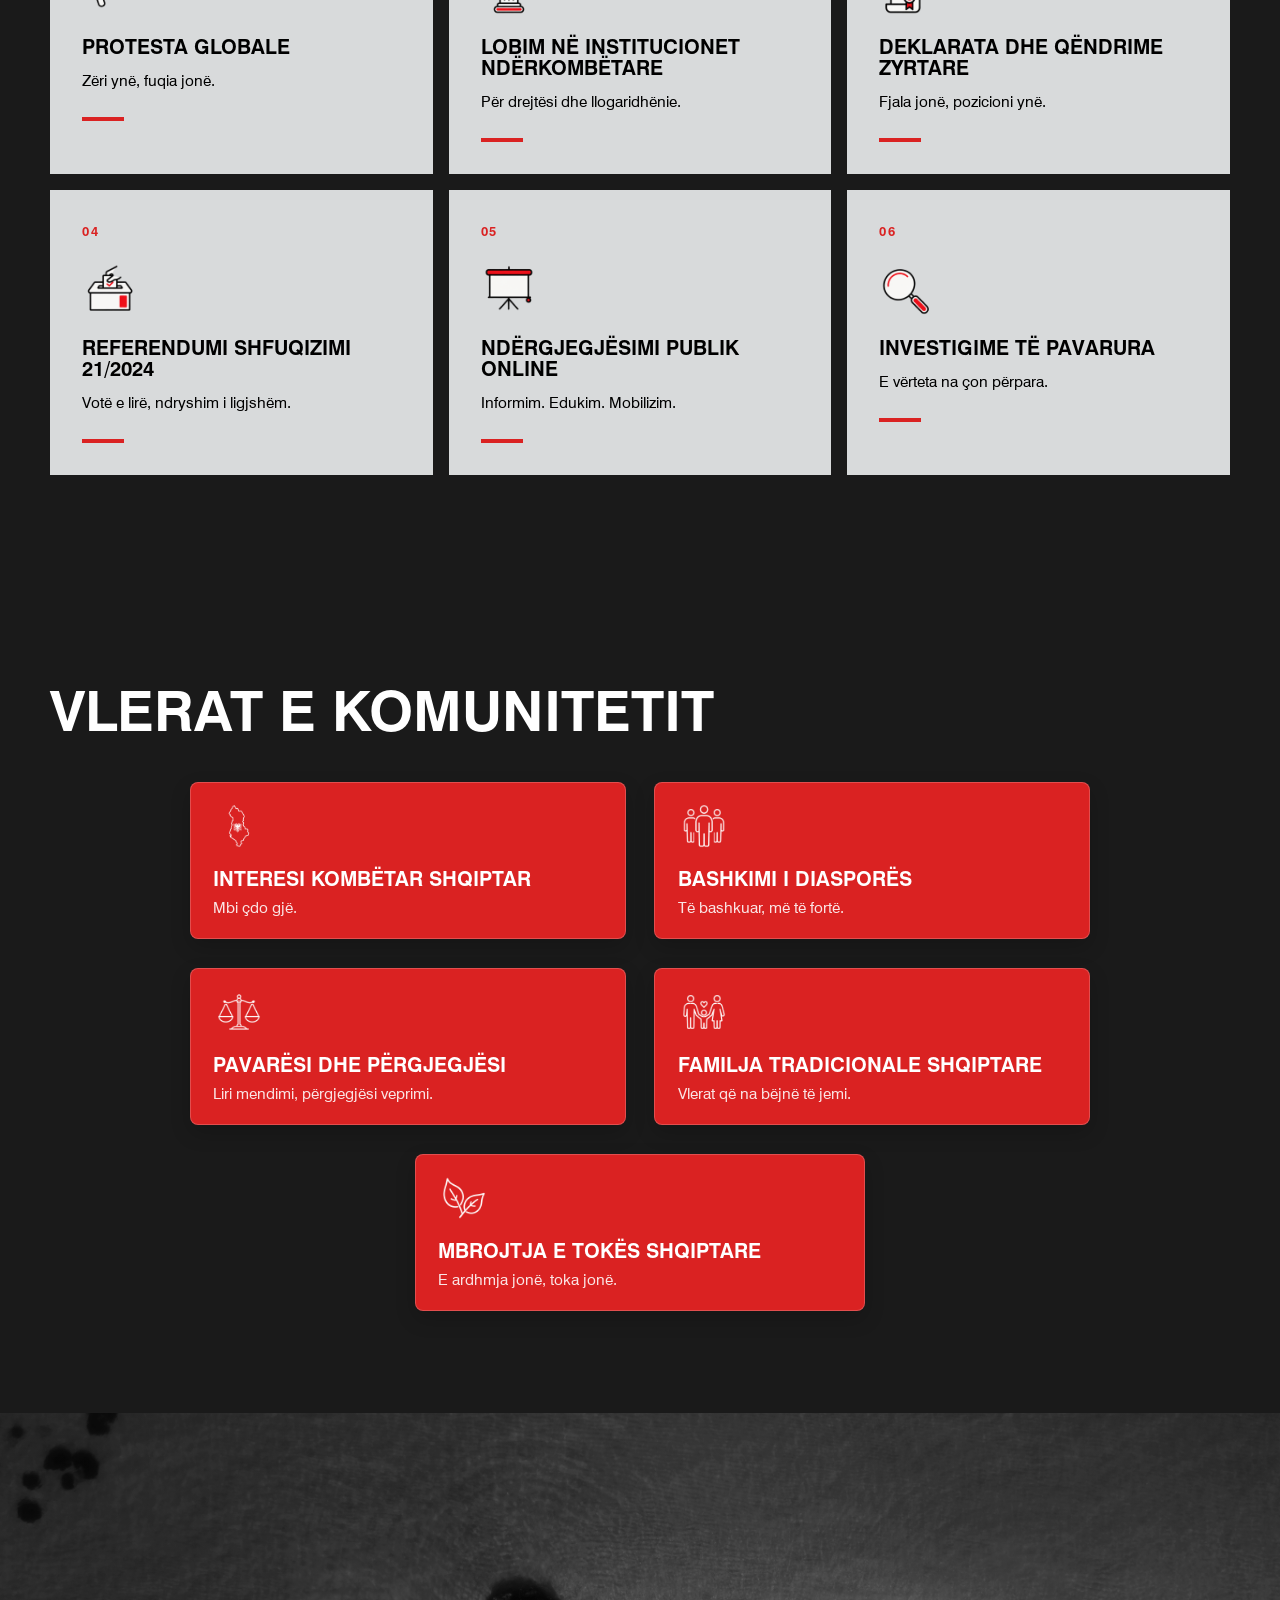
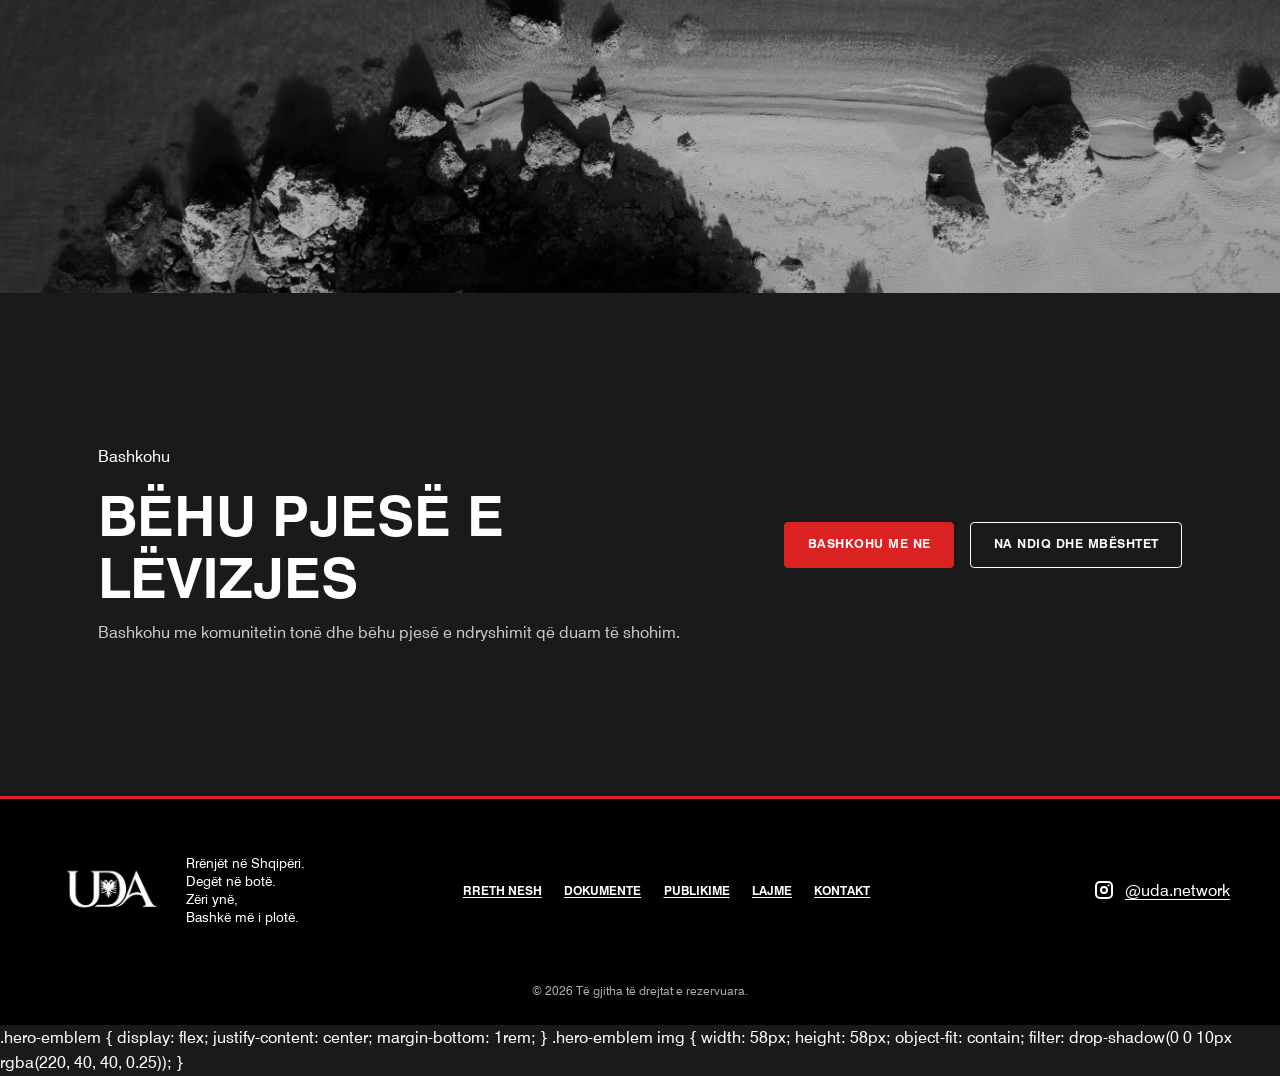
==== commit 15af232c: "Update index.html" ====
--- a/index.html
+++ b/index.html
@@ -29,7 +29,11 @@
   <main id="main">
     <section class="hero" aria-labelledby="hero-title">
       <div class="hero-copy container">
-        <p class="eyebrow">United Diaspora for Albania</p>
+        <div class="hero-emblem">
+  <img src="assets/icons/uda/Web_Photo_Editor%20%281%29.png" alt="">
+</div>
+
+<p class="eyebrow">United Diaspora for Albania</p>
         <h1 id="hero-title">Nga Alpet në Jon</h1>
         <p class="hero-script">Kjo është trashëgimia jonë</p>
         <p class="hero-tagline">Komuniteti më i madh i decentralizuar i diasporës shqiptare.</p>
@@ -132,3 +136,15 @@
   <script src="script.js"></script>
 </body>
 </html>
+.hero-emblem {
+  display: flex;
+  justify-content: center;
+  margin-bottom: 1rem;
+}
+
+.hero-emblem img {
+  width: 58px;
+  height: 58px;
+  object-fit: contain;
+  filter: drop-shadow(0 0 10px rgba(220, 40, 40, 0.25));
+}
--- a/styles.css
+++ b/styles.css
@@ -70,7 +70,6 @@
 .site-nav { display: flex; min-height: 82px; align-items: center; gap: 2rem; }
 .brand { display: block; flex: 0 0 120px; height: 64px; overflow: hidden; }
 .brand img { width: 120px; height: 64px; object-fit: contain; }
-.theme-light .brand img { content: url("assets/logos/uda-logo-color.png"); }
 .main-menu { display: flex; flex: 1; align-items: center; justify-content: flex-end; gap: clamp(.75rem, 2vw, 1.65rem); font-size: .76rem; font-weight: 700; letter-spacing: .04em; text-transform: uppercase; }
 .main-menu > a:not(.button) { padding-block: 1rem; text-decoration: none; }
 .main-menu [aria-current="page"] { color: var(--color-red-ui); border-bottom: 2px solid currentColor; }
@@ -465,3 +464,57 @@
 .values-section .value-card p {
   color: #fff;
 }
+/* VLERAT E KOMUNITETIT */
+.values-section .value-grid {
+  gap: 1.8rem;
+  max-width: 900px;
+  margin-inline: auto;
+}
+
+.values-section .value-card {
+  min-height: 135px;
+  padding: 1.1rem 1.4rem;
+  background: #da2222;
+  border: 1px solid rgb(255 255 255 / 20%);
+  border-radius: 8px;
+  box-shadow: 0 8px 20px rgb(0 0 0 / 18%);
+  display: flex;
+  flex-direction: column;
+  justify-content: center;
+}
+
+.values-section .value-card::before {
+  content: none;
+}
+
+.values-section .value-card img {
+  width: 52px;
+  height: 52px;
+  margin: 0 0 1rem;
+  object-fit: contain;
+}
+
+.values-section .value-card h3 {
+  margin: 0 0 .45rem;
+  color: #fff;
+  font-family: var(--heading);
+  font-size: 1.25rem;
+  font-weight: 700;
+  line-height: 1.1;
+  text-transform: uppercase;
+}
+
+.values-section .value-card p {
+  margin: 0;
+  color: rgb(255 255 255 / 88%);
+  font-family: var(--body);
+  font-size: .95rem;
+  line-height: 1.5;
+}
+
+.values-section .value-card:last-child {
+  grid-column: 1 / -1;
+  width: 50%;
+  justify-self: center;
+  border-right: 1px solid rgb(255 255 255 / 20%);
+}
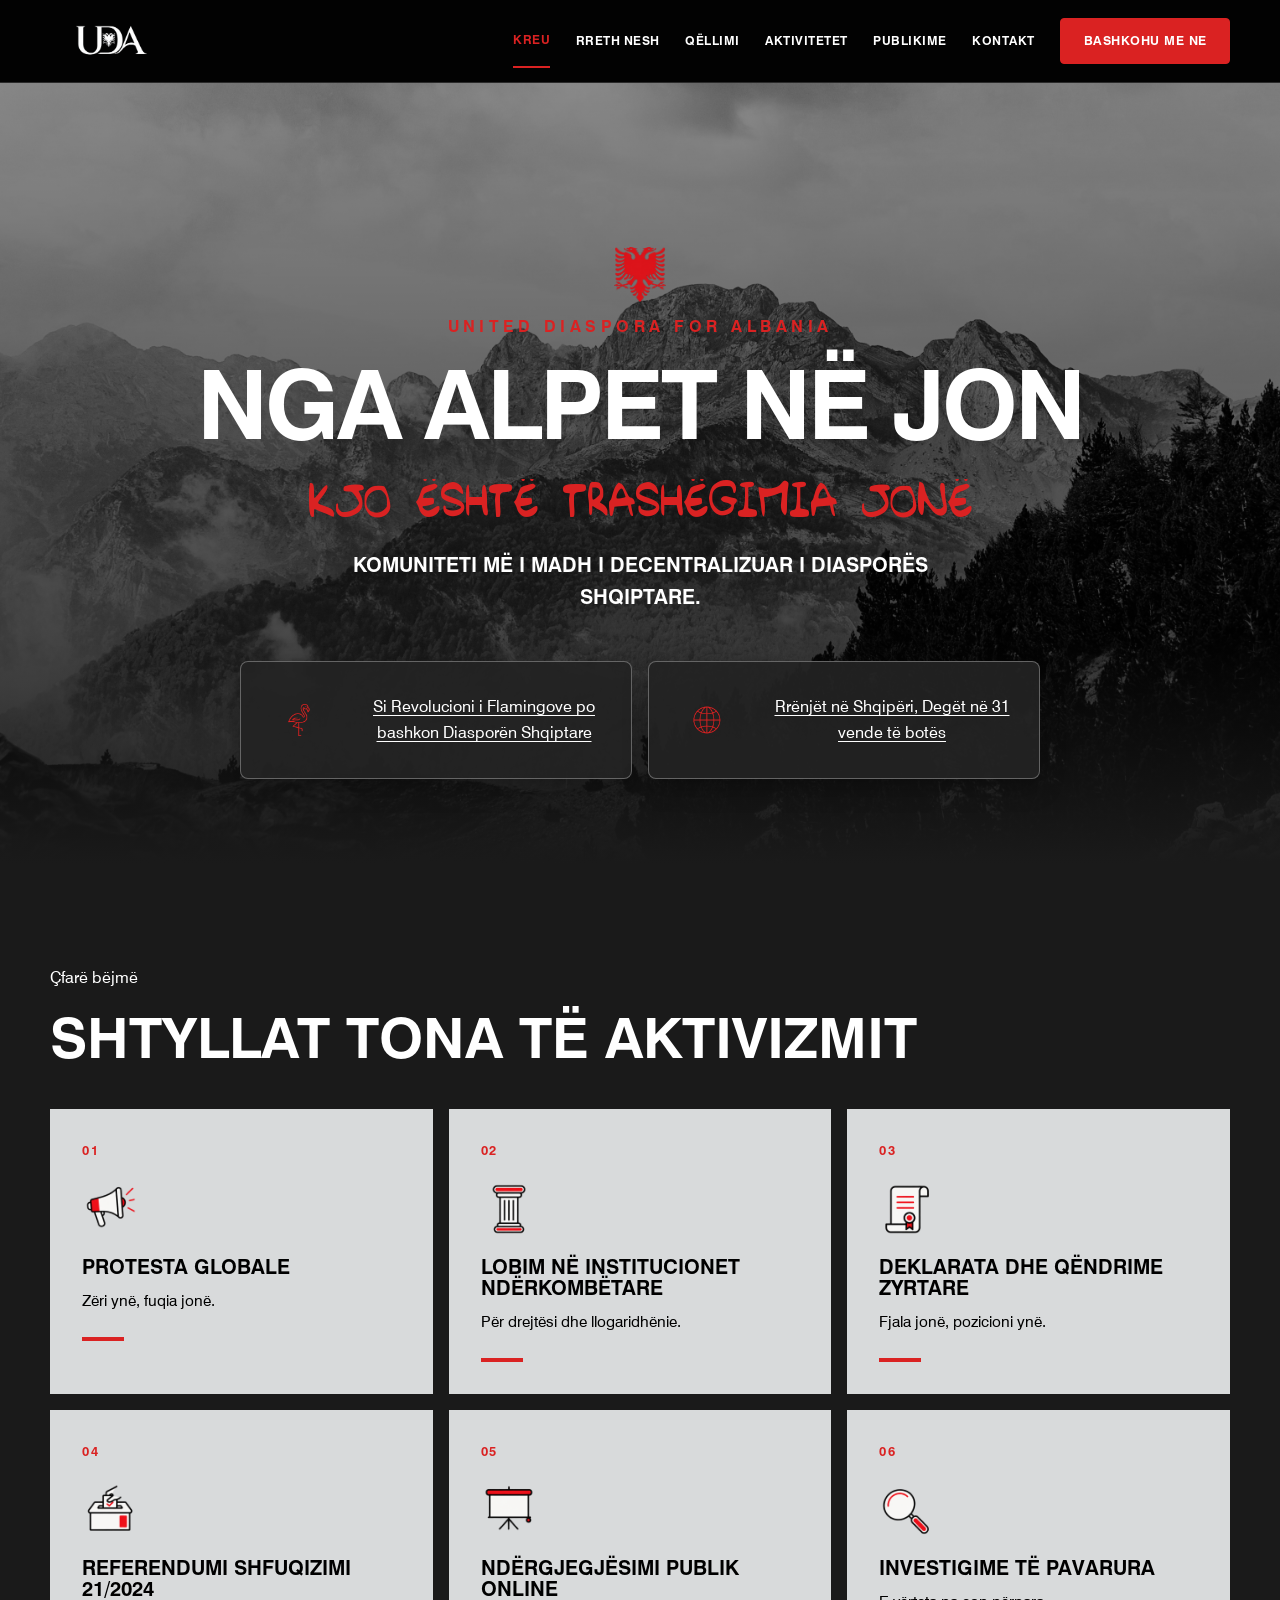
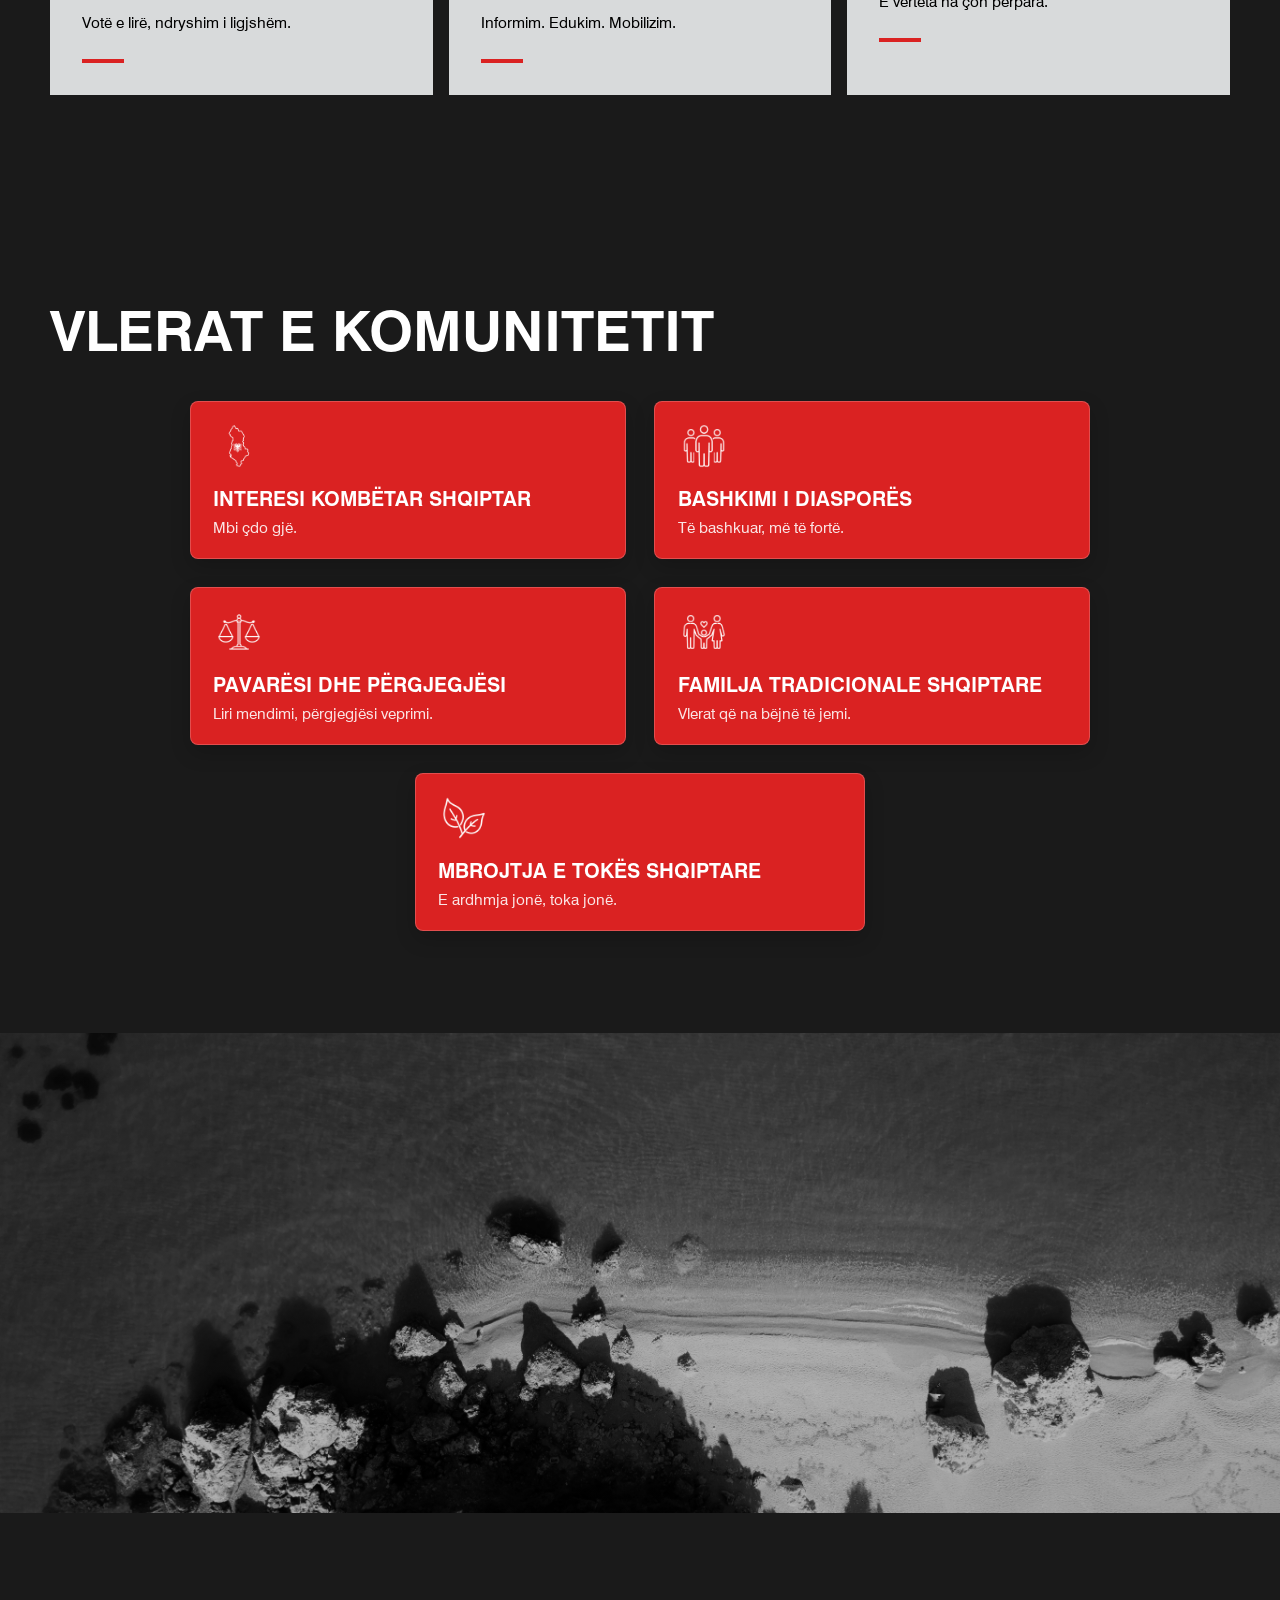
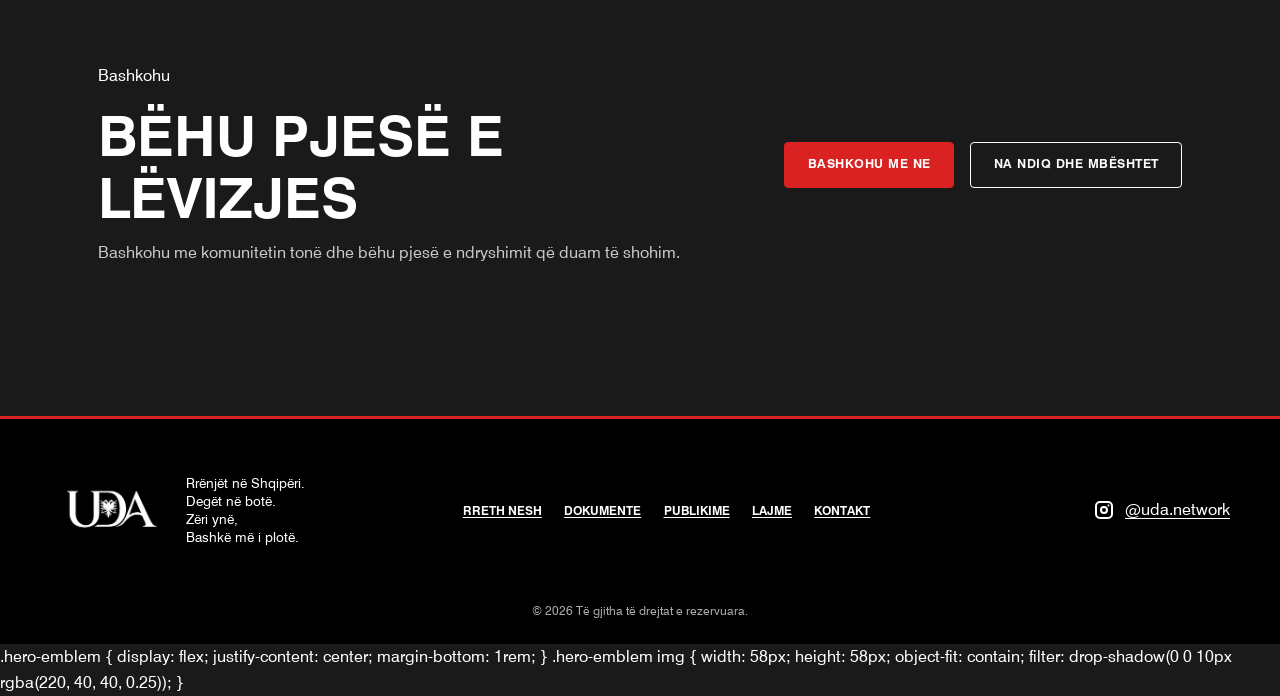
==== commit f32d945a: "Update index.html" ====
--- a/index.html
+++ b/index.html
@@ -38,14 +38,14 @@
         <p class="hero-script">Kjo është trashëgimia jonë</p>
         <p class="hero-tagline">Komuniteti më i madh i decentralizuar i diasporës shqiptare.</p>
         <div class="hero-highlights">
-          <a class="hero-highlight" href="rreth-nesh.html#historia">
-            <img src="assets/icons/uda/01_flamingo.png" alt="" aria-hidden="true">
-            <span>Si Revolucioni i Flamingove po bashkon Diasporën Shqiptare</span>
-          </a>
-          <a class="hero-highlight" href="rreth-nesh.html#harta">
-            <img src="assets/icons/uda/02_globe.png" alt="" aria-hidden="true">
-            <span>Rrënjët në Shqipëri, Degët në 31 vende të botës</span>
-          </a>
+         <a class="hero-highlight" href="rreth-nesh.html#historia">
+  <img src="assets/icons/uda/flamingo%20%282%29.png" alt="" aria-hidden="true">
+  <span>Si Revolucioni i Flamingove po bashkon Diasporën Shqiptare</span>
+</a>
+         <a class="hero-highlight" href="rreth-nesh.html#harta">
+  <img src="assets/icons/uda/globe.png" alt="" aria-hidden="true">
+  <span>Rrënjët në Shqipëri, Degët në 31 vende të botës</span>
+</a>
         </div>
       </div>
     </section>
--- a/styles.css
+++ b/styles.css
@@ -518,3 +518,20 @@
   justify-self: center;
   border-right: 1px solid rgb(255 255 255 / 20%);
 }
+/* Shqiponja e Kreut */
+.hero-emblem {
+  display: flex;
+  justify-content: center;
+  align-items: center;
+  margin: 0 auto 0.75rem;
+  height: 55px;
+}
+
+.hero-emblem img {
+  display: block;
+  width: 55px !important;
+  height: 55px !important;
+  max-width: 55px !important;
+  max-height: 55px !important;
+  object-fit: contain;
+}
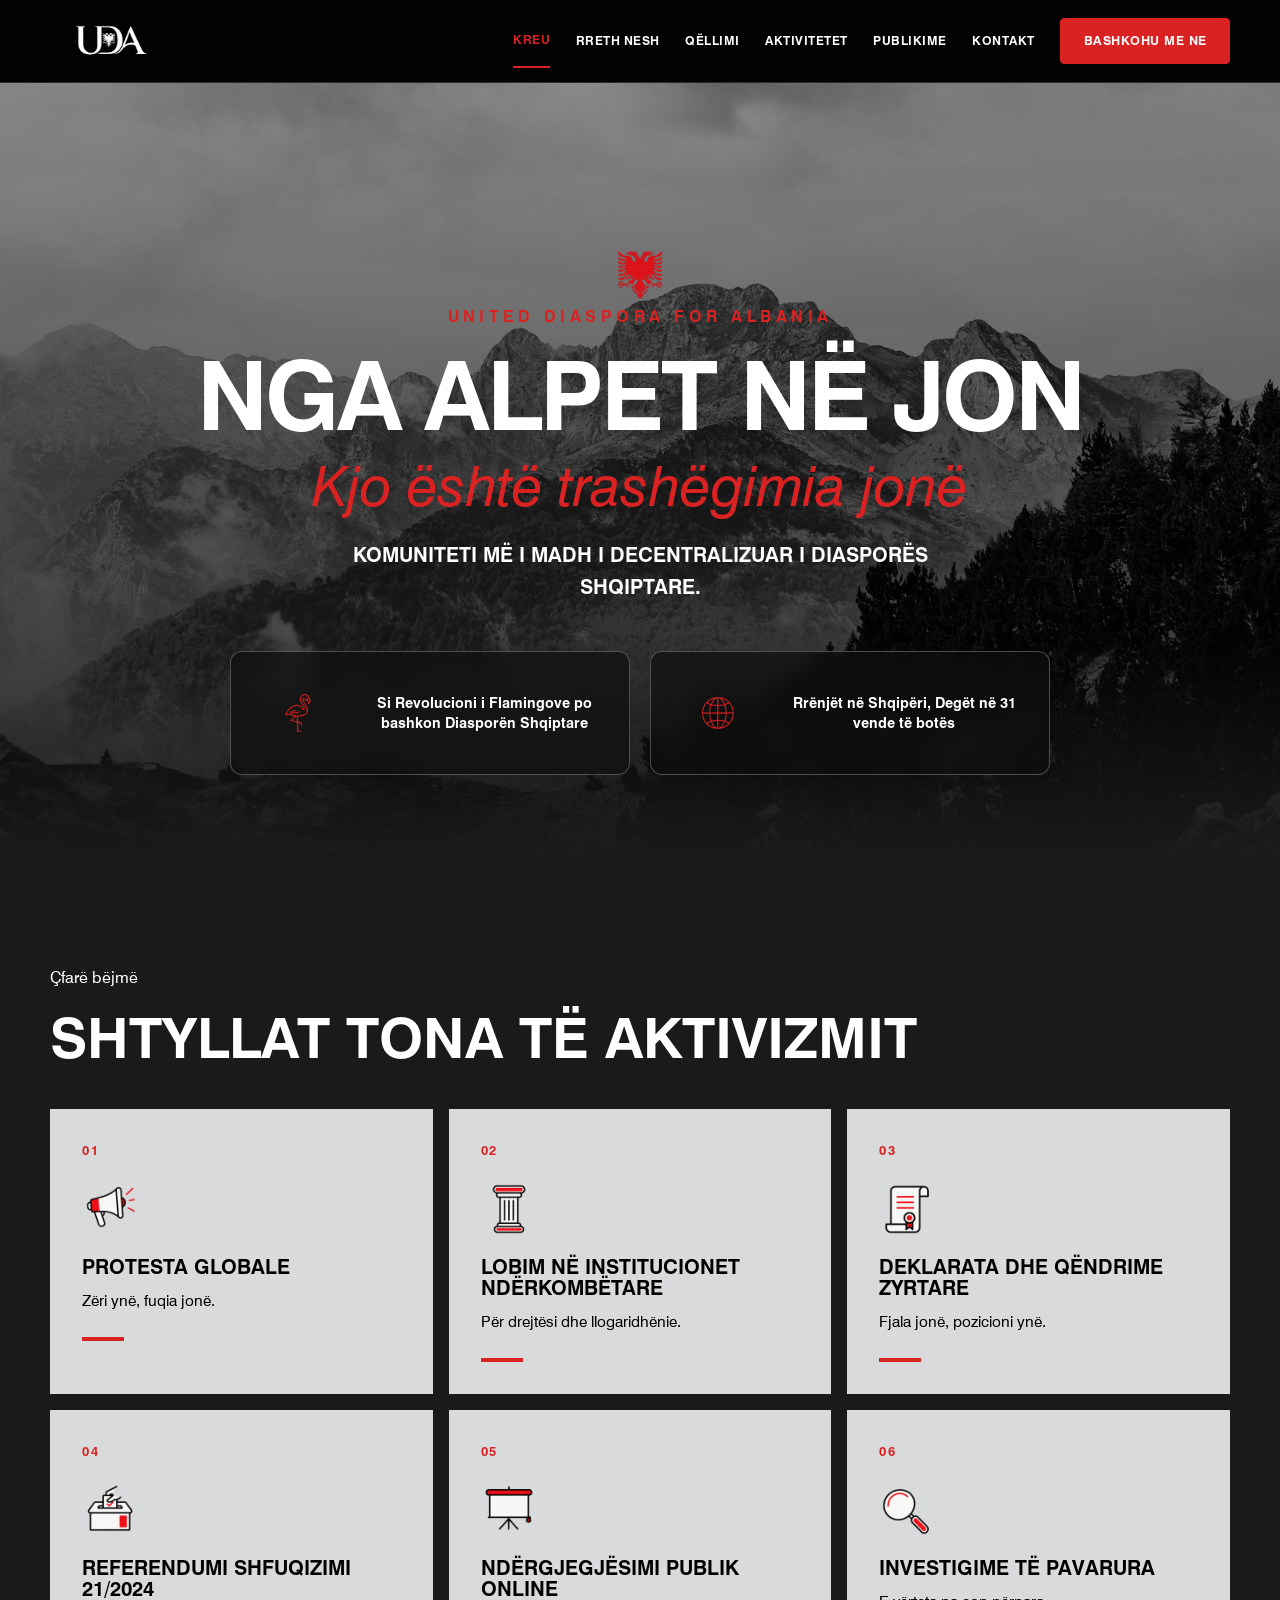
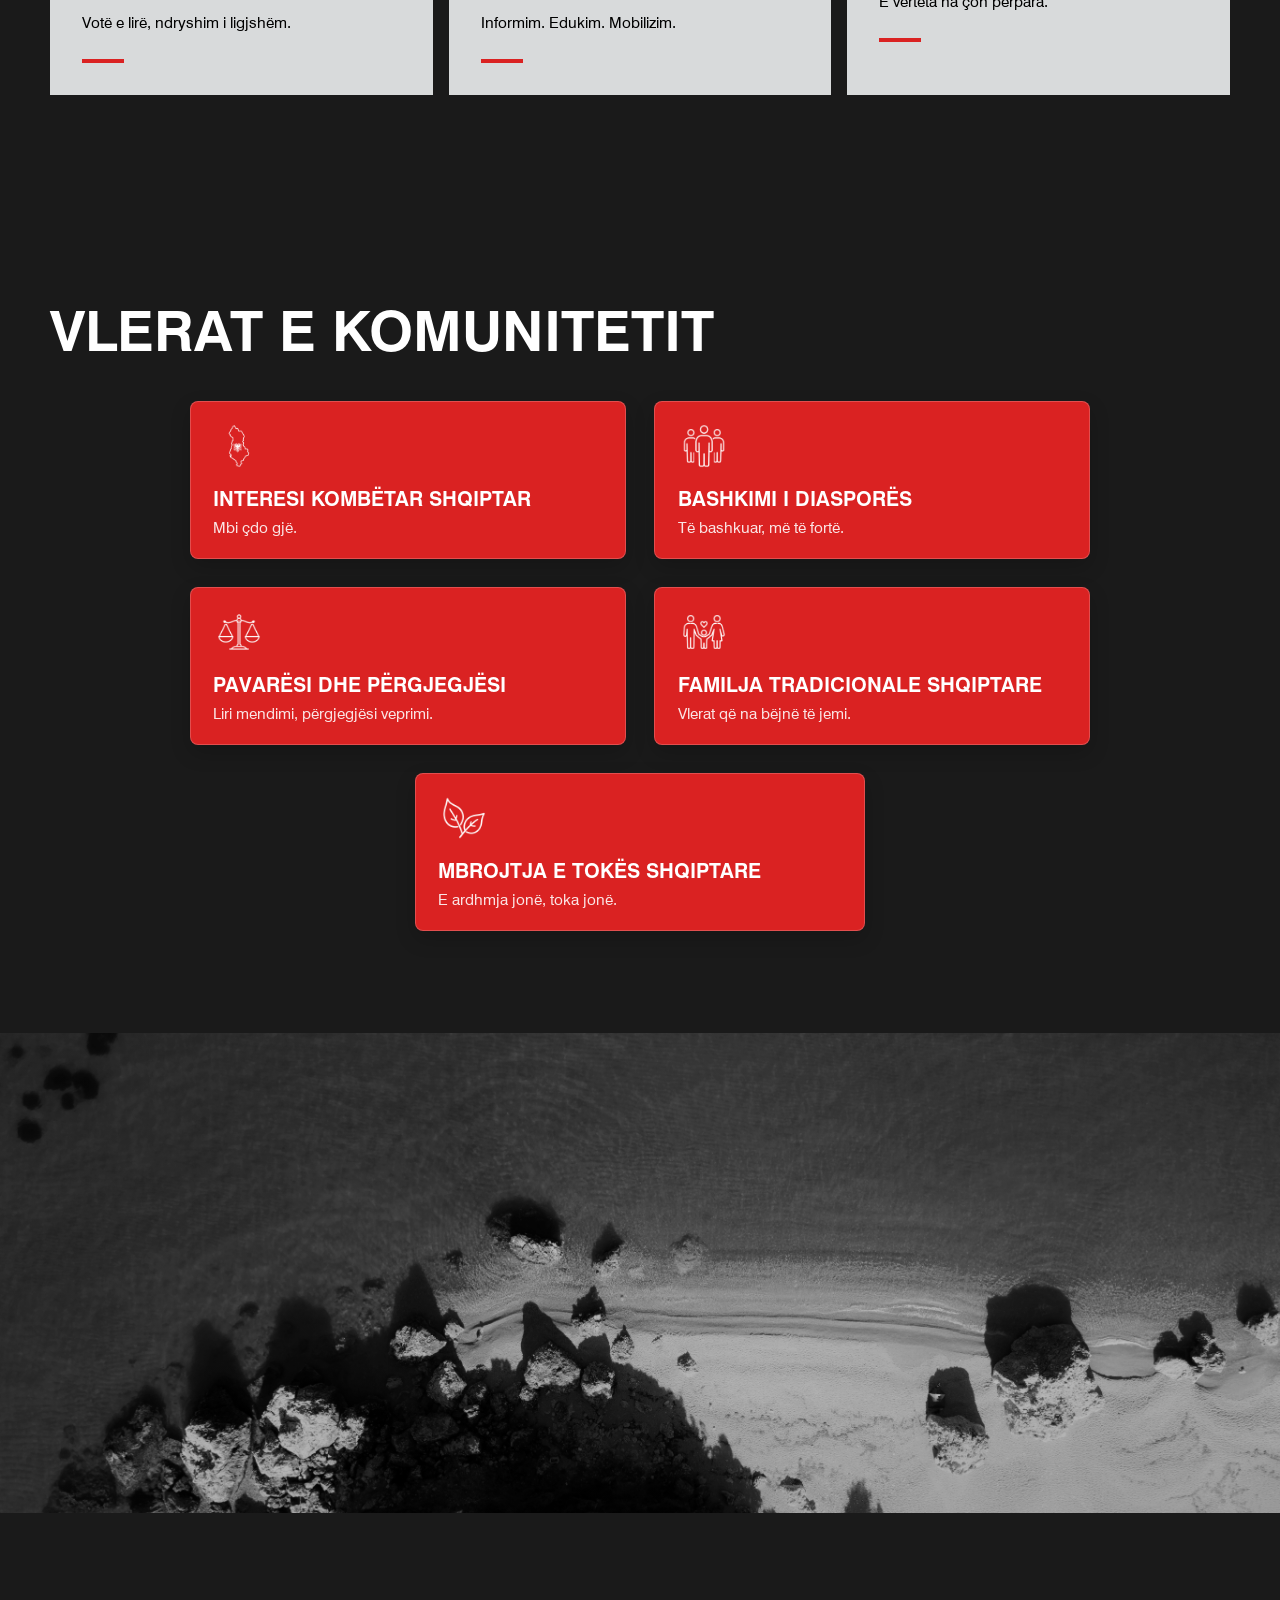
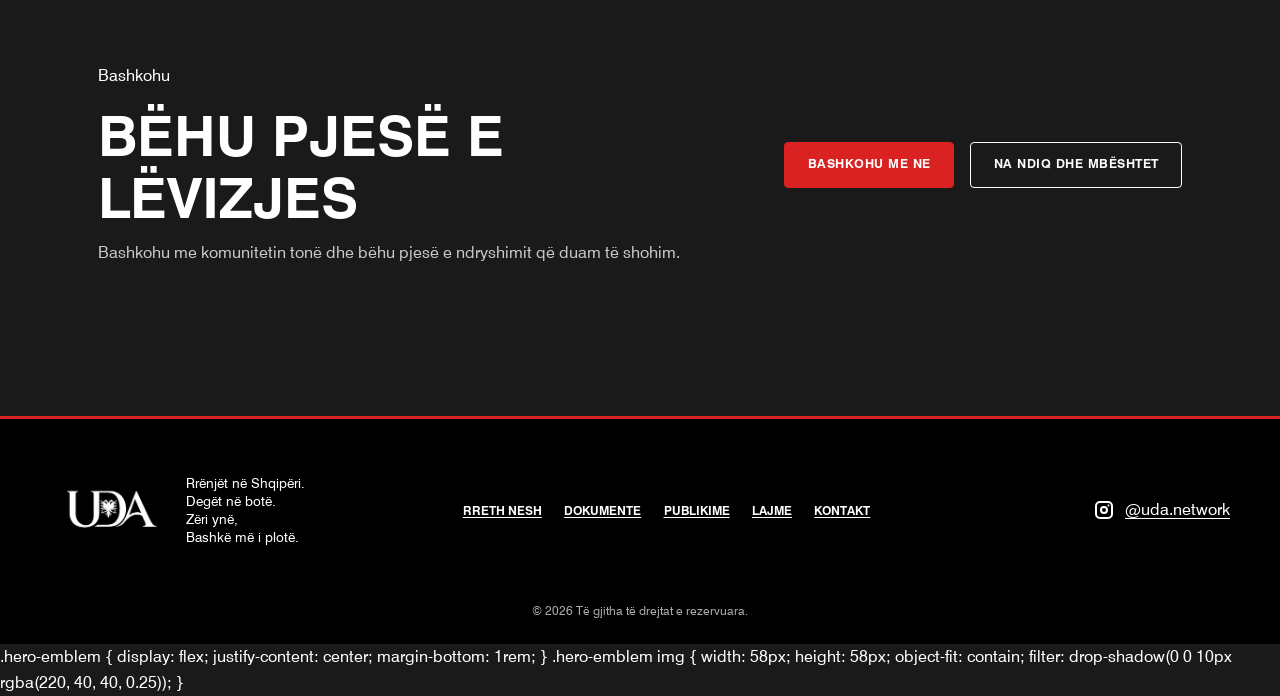
==== commit e9bffa70: "Update index.html" ====
--- a/index.html
+++ b/index.html
@@ -35,7 +35,7 @@
 
 <p class="eyebrow">United Diaspora for Albania</p>
         <h1 id="hero-title">Nga Alpet në Jon</h1>
-        <p class="hero-script">Kjo është trashëgimia jonë</p>
+        <p class="hero-script" style="font-family: 'Swiss 721 Italic' !important; text-transform: none !important; font-variant: normal !important;">Kjo është trashëgimia jonë</p>
         <p class="hero-tagline">Komuniteti më i madh i decentralizuar i diasporës shqiptare.</p>
         <div class="hero-highlights">
          <a class="hero-highlight" href="rreth-nesh.html#historia">
--- a/styles.css
+++ b/styles.css
@@ -21,7 +21,13 @@
   font-style: normal;
   font-display: swap;
 }
-
+@font-face {
+  font-family: "Swiss 721 Italic";
+  src: url("assets/Swiss721BT-Italic.otf") format("opentype");
+  font-weight: 400;
+  font-style: italic;
+  font-display: swap;
+}
 :root {
   --color-red-national: #da2222;
   --color-red-ui: #da2222;
@@ -89,10 +95,16 @@
 .hero-script {
   margin-bottom: 1.25rem;
   color: var(--color-red-ui);
-  font-family: var(--script);
+  font-family: "Swiss 721 Italic", sans-serif;
   font-size: clamp(1.8rem, 5vw, 3.5rem);
   font-weight: 400;
   line-height: 1.2;
+  text-transform: none;
+}
+.hero .hero-script {
+  text-transform: none !important;
+  font-variant: normal !important;
+  font-family: "Barely Handwritten", cursive !important;
 }
 .hero-tagline { max-width: 680px; margin: 0 auto 3rem; font-size: clamp(1rem, 2vw, 1.25rem); font-weight: 600; text-transform: uppercase; }
 .hero-highlights { display: grid; grid-template-columns: repeat(2, minmax(0, 1fr)); gap: 1rem; max-width: 800px; margin-inline: auto; }
@@ -535,3 +547,84 @@
   max-height: 55px !important;
   object-fit: contain;
 }
+/* Kartat e informacionit në Hero */
+.hero-highlights {
+  display: grid;
+  grid-template-columns: repeat(2, minmax(0, 1fr));
+  gap: 1.25rem;
+  max-width: 820px;
+  margin: 2.25rem auto 0;
+}
+
+.hero-highlight {
+  display: flex;
+  align-items: center;
+  gap: 1.15rem;
+  min-height: 92px;
+  padding: 1rem 1.35rem;
+
+  background: rgba(15, 15, 15, 0.72);
+  border: 1px solid rgba(255, 255, 255, 0.25);
+  border-radius: 12px;
+
+  color: #fff;
+  text-decoration: none;
+
+  backdrop-filter: blur(10px);
+  -webkit-backdrop-filter: blur(10px);
+
+  box-shadow: 0 8px 25px rgba(0, 0, 0, 0.18);
+
+  transition:
+    transform 0.25s ease,
+    border-color 0.25s ease,
+    background 0.25s ease,
+    box-shadow 0.25s ease;
+}
+
+.hero-highlight:hover {
+  transform: translateY(-5px);
+  background: rgba(220, 40, 40, 0.14);
+  border-color: rgba(220, 40, 40, 0.8);
+  box-shadow: 0 12px 30px rgba(0, 0, 0, 0.3);
+}
+
+.hero-highlight img {
+  flex: 0 0 90px;
+  width: 90px;
+  height: 90px;
+  object-fit: contain;
+}
+
+.hero-highlight span {
+  font-size: 0.9rem;
+  line-height: 1.45;
+  font-weight: 700;
+}
+
+@media (max-width: 700px) {
+  .hero-highlights {
+    grid-template-columns: 1fr;
+    max-width: 500px;
+  }
+
+  .hero-highlight {
+    min-height: 82px;
+  }
+}
+/* Rregullimi final i emblemës në Hero */
+.hero-emblem {
+  height: 48px;
+  margin-bottom: 0.35rem;
+}
+
+.hero-emblem img {
+  width: 48px !important;
+  height: 48px !important;
+  max-width: 48px !important;
+  max-height: 48px !important;
+}
+.hero .hero-script {
+  text-transform: none !important;
+  font-family: "Barely Handwritten", cursive !important;
+}
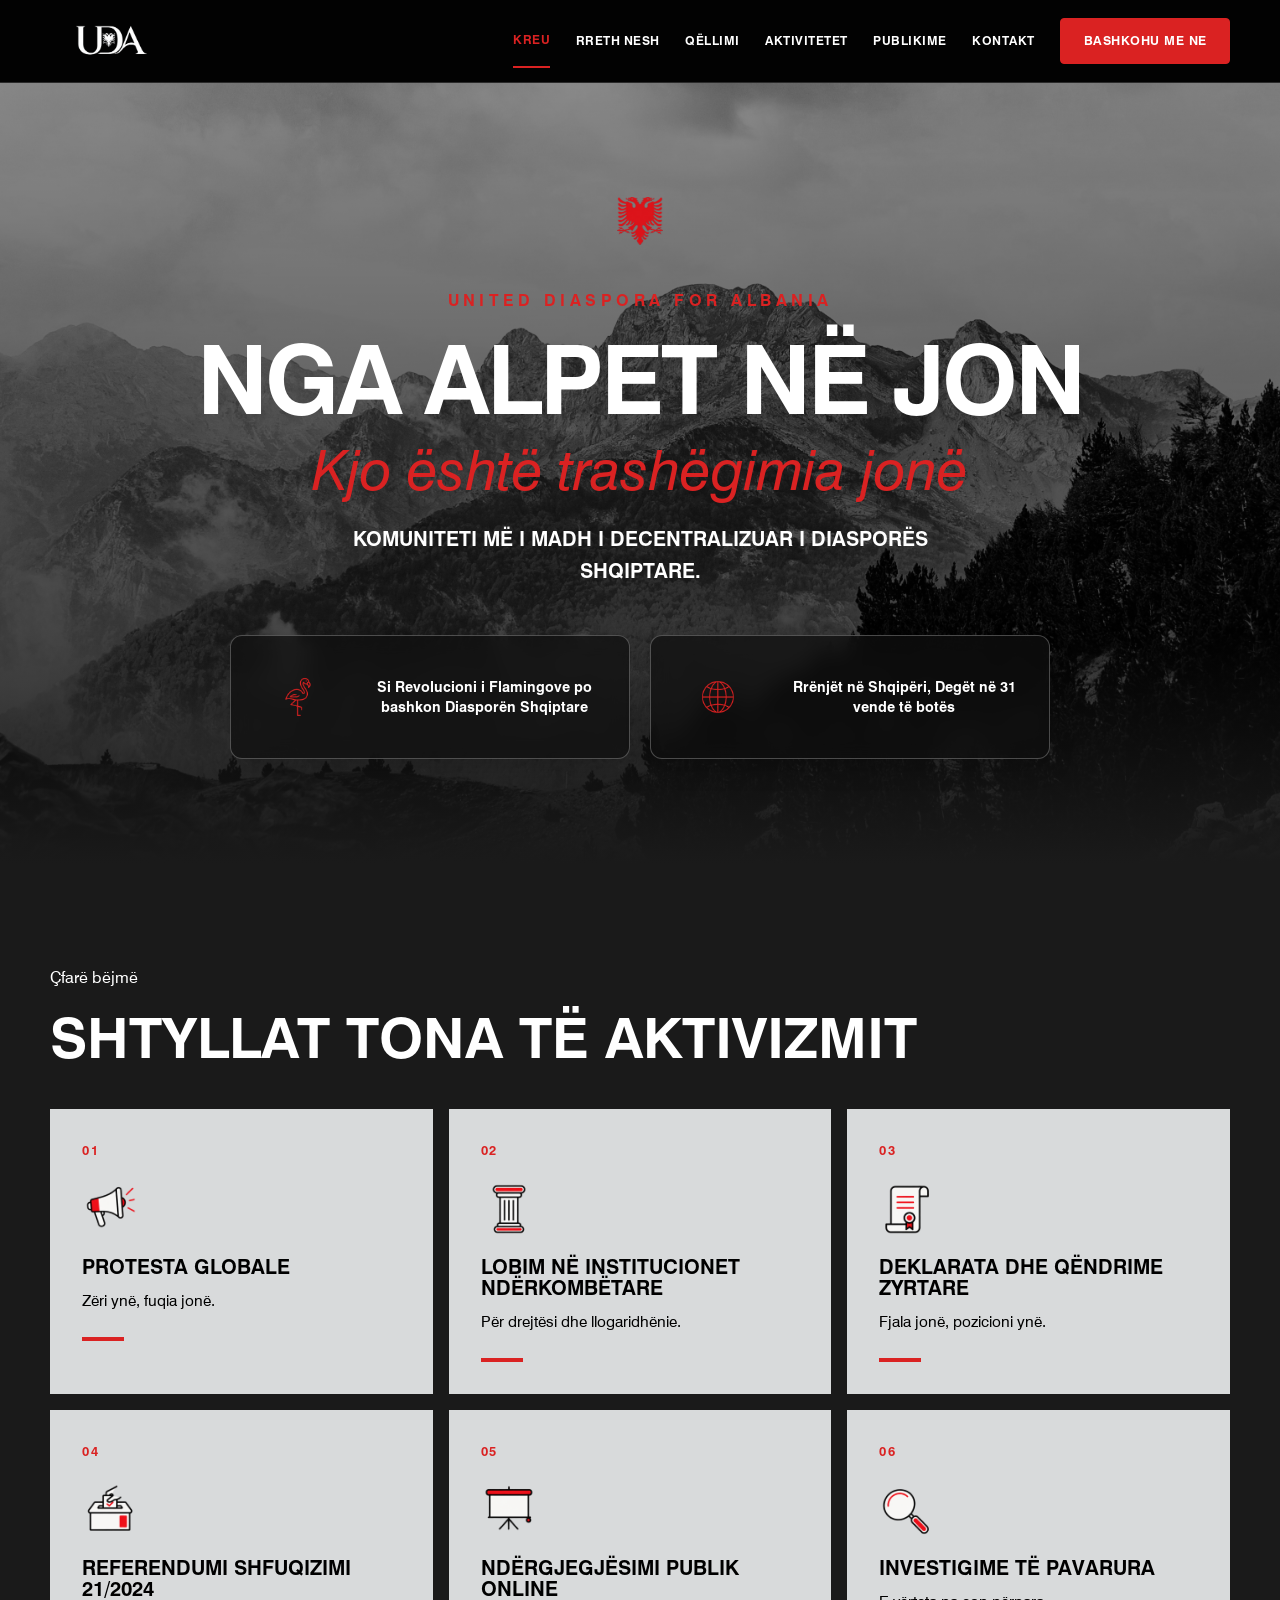
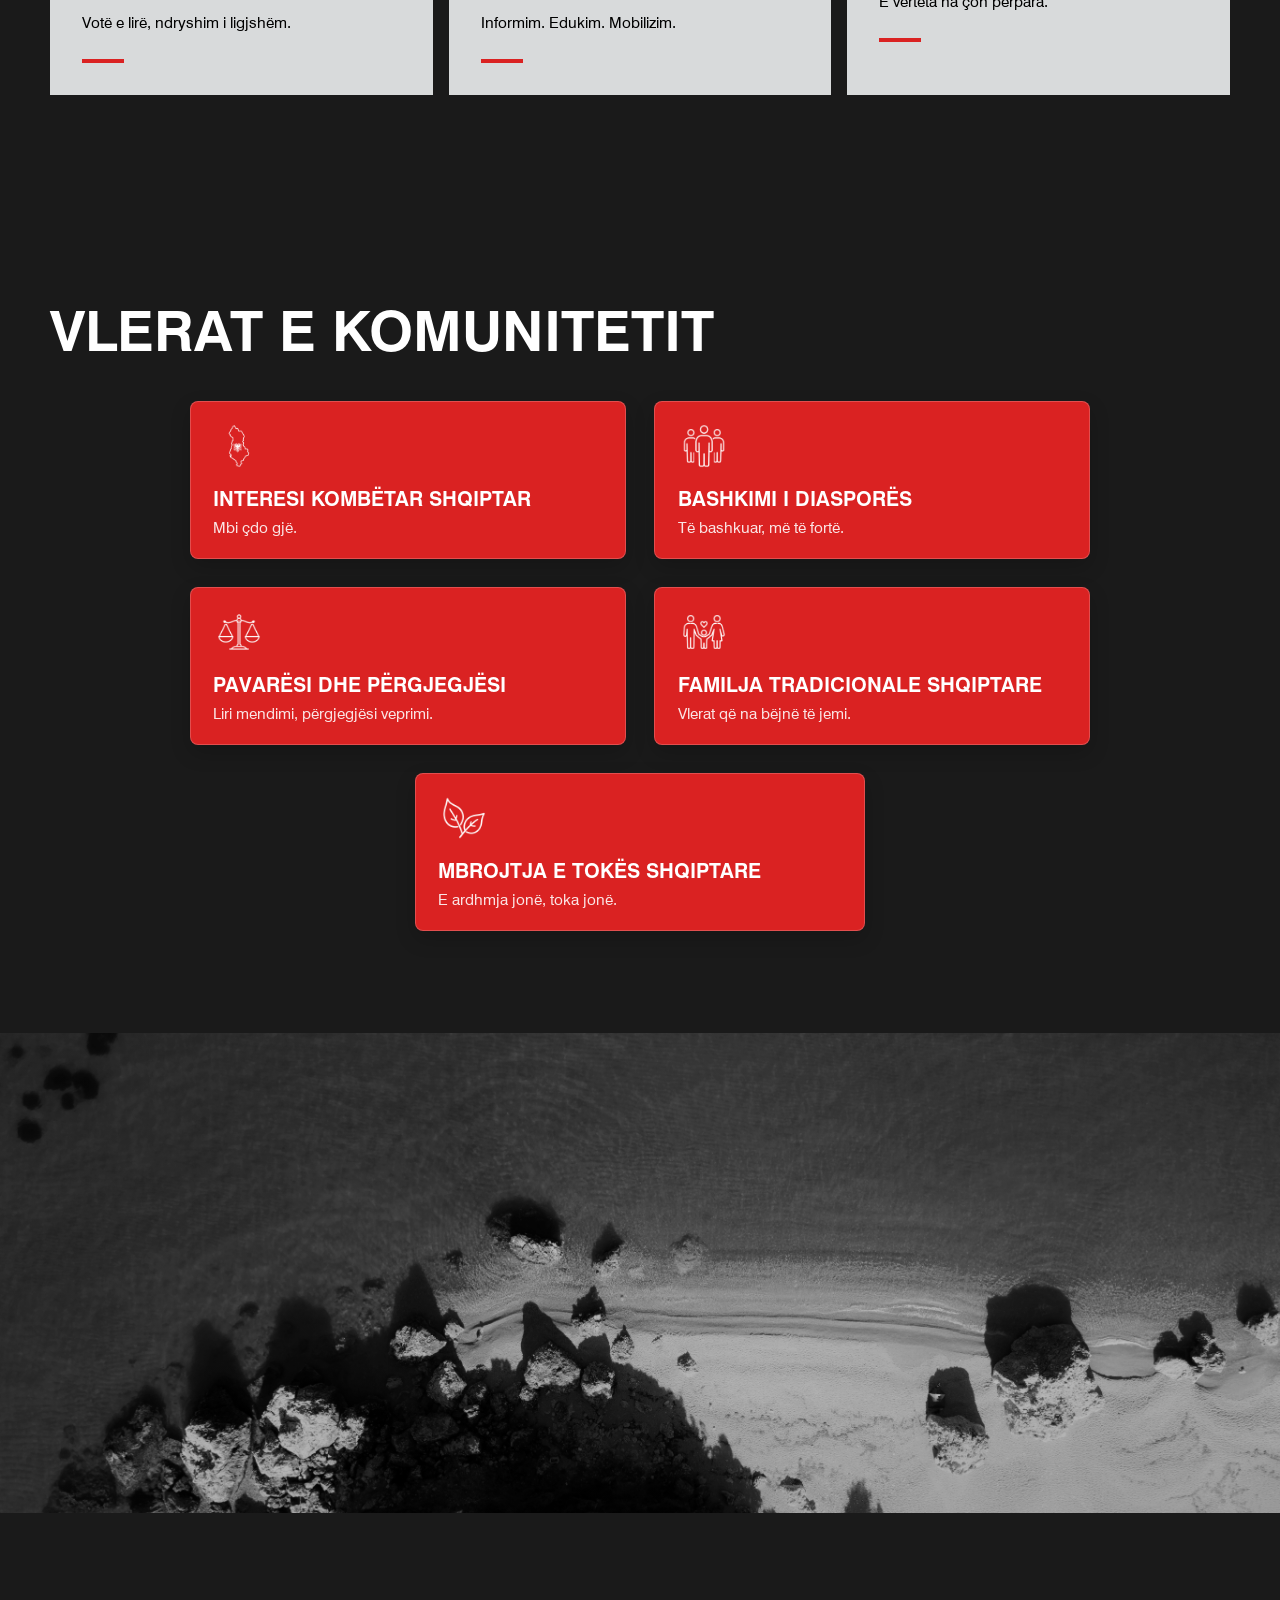
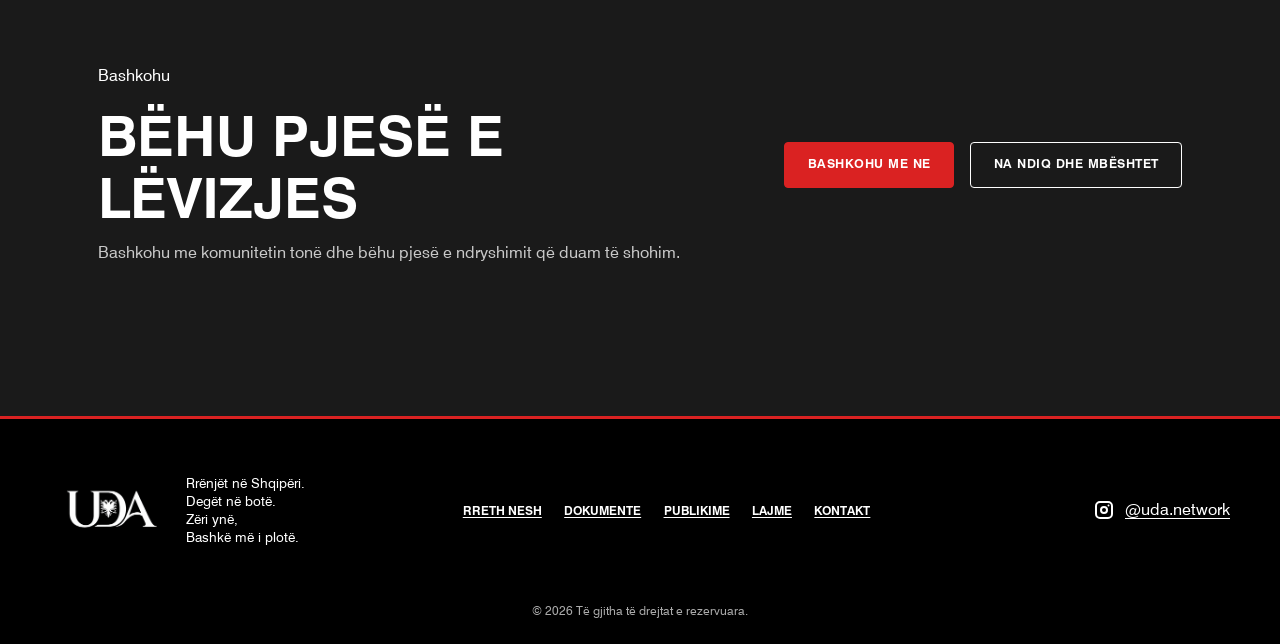
==== commit d86e6adc: "Update index.html" ====
--- a/index.html
+++ b/index.html
@@ -136,15 +136,3 @@
   <script src="script.js"></script>
 </body>
 </html>
-.hero-emblem {
-  display: flex;
-  justify-content: center;
-  margin-bottom: 1rem;
-}
-
-.hero-emblem img {
-  width: 58px;
-  height: 58px;
-  object-fit: contain;
-  filter: drop-shadow(0 0 10px rgba(220, 40, 40, 0.25));
-}
--- a/styles.css
+++ b/styles.css
@@ -90,7 +90,15 @@
 .hero { position: relative; display: grid; min-height: min(780px, calc(100vh - 82px)); place-items: center; overflow: hidden; background: url("assets/images/mountains/Mountain E6.jpg") center 42% / cover no-repeat; isolation: isolate; }
 .hero::before { position: absolute; z-index: -1; inset: 0; background: linear-gradient(180deg, rgb(0 0 0 / 45%), rgb(0 0 0 / 70%) 70%, var(--color-gray-dark)); content: ""; }
 .hero-copy { max-width: 960px; padding-block: clamp(5rem, 13vw, 9rem) 4rem; color: #fff; text-align: center; }
-.hero .eyebrow { margin-bottom: .8rem; color: var(--color-red-ui); font-size: 1rem; font-weight: 800; letter-spacing: .28em; text-transform: uppercase; }
+.hero .eyebrow {
+  margin-top: -2rem;
+  margin-bottom: 0.8rem;
+  color: var(--color-red-ui);
+  font-size: 1rem;
+  font-weight: 800;
+  letter-spacing: .28em;
+  text-transform: uppercase;
+}
 .hero h1 { margin-bottom: .25rem; font-size: clamp(2.8rem, 8vw, 6rem); letter-spacing: -.03em; text-transform: uppercase; }
 .hero-script {
   margin-bottom: 1.25rem;
@@ -535,8 +543,8 @@
   display: flex;
   justify-content: center;
   align-items: center;
-  margin: 0 auto 0.75rem;
-  height: 55px;
+  margin-bottom: 0.2rem;
+  transform: translateY(-70px);
 }
 
 .hero-emblem img {
@@ -628,3 +636,251 @@
   text-transform: none !important;
   font-family: "Barely Handwritten", cursive !important;
 }
+/* =========================================
+   HARTA E DIASPORËS
+   ========================================= */
+
+.map-heading {
+  display: flex;
+  align-items: flex-end;
+  justify-content: space-between;
+  gap: 2rem;
+  margin-bottom: 2.5rem;
+}
+
+.map-intro {
+  max-width: 650px;
+  margin-top: 0.75rem;
+  color: var(--color-muted);
+  line-height: 1.6;
+}
+
+.map-count {
+  display: flex;
+  flex-direction: column;
+  align-items: flex-end;
+  flex-shrink: 0;
+}
+
+.map-count strong {
+  color: var(--color-red-ui);
+  font-size: 3.5rem;
+  line-height: 0.9;
+  font-weight: 800;
+}
+
+.map-count span {
+  margin-top: 0.4rem;
+  font-size: 0.8rem;
+  text-transform: uppercase;
+  letter-spacing: 0.16em;
+}
+
+/* Zona e hartës */
+
+.diaspora-map {
+  width: 100%;
+}
+
+.map-placeholder {
+  position: relative;
+  min-height: 520px;
+  overflow: hidden;
+  border: 1px solid rgba(218, 34, 34, 0.25);
+  border-radius: 18px;
+  background:
+    radial-gradient(circle at 50% 50%, rgba(218, 34, 34, 0.08), transparent 55%),
+    #111;
+}
+
+/* Shkëlqimi në qendër */
+
+.map-glow {
+  position: absolute;
+  inset: 15%;
+  border-radius: 50%;
+  background: radial-gradient(
+    circle,
+    rgba(218, 34, 34, 0.12),
+    transparent 65%
+  );
+  pointer-events: none;
+}
+
+/* Etiketat */
+
+.map-label {
+  position: absolute;
+  display: flex;
+  align-items: center;
+  gap: 0.5rem;
+  color: #fff;
+  font-size: 0.8rem;
+  font-weight: 700;
+  letter-spacing: 0.04em;
+  text-transform: uppercase;
+}
+
+.map-dot,
+.legend-dot {
+  display: inline-block;
+  width: 9px;
+  height: 9px;
+  border-radius: 50%;
+  background: var(--color-red-ui);
+  box-shadow: 0 0 12px rgba(218, 34, 34, 0.8);
+}
+
+.map-label-europe {
+  top: 32%;
+  left: 47%;
+}
+
+.map-label-usa {
+  top: 45%;
+  left: 21%;
+}
+
+.map-label-canada {
+  top: 36%;
+  left: 20%;
+}
+
+.map-label-asia {
+  top: 40%;
+  right: 22%;
+}
+
+.map-label-australia {
+  bottom: 24%;
+  right: 18%;
+}
+
+/* Mesazhi qendror */
+
+.map-center-message {
+  position: absolute;
+  top: 50%;
+  left: 50%;
+  transform: translate(-50%, -50%);
+  text-align: center;
+  color: #fff;
+}
+
+.map-center-message span {
+  display: block;
+  margin-bottom: 0.5rem;
+  color: var(--color-red-ui);
+  font-size: 0.75rem;
+  font-weight: 800;
+  letter-spacing: 0.3em;
+}
+
+.map-center-message strong {
+  display: block;
+  font-size: 1.15rem;
+  line-height: 1.5;
+}
+
+/* Legjenda */
+
+.map-legend {
+  display: grid;
+  grid-template-columns: repeat(5, 1fr);
+  gap: 0.75rem;
+  margin-top: 1rem;
+}
+
+.map-legend-item {
+  display: flex;
+  align-items: center;
+  gap: 0.7rem;
+  padding: 1rem;
+  border: 1px solid rgba(218, 34, 34, 0.15);
+  border-radius: 10px;
+  background: rgba(218, 34, 34, 0.04);
+}
+
+.map-legend-item strong,
+.map-legend-item small {
+  display: block;
+}
+
+.map-legend-item strong {
+  font-size: 0.85rem;
+}
+
+.map-legend-item small {
+  margin-top: 0.2rem;
+  color: var(--color-muted);
+  font-size: 0.72rem;
+}
+
+/* Mobile */
+
+@media (max-width: 800px) {
+  .map-heading {
+    align-items: flex-start;
+    flex-direction: column;
+  }
+
+  .map-count {
+    align-items: flex-start;
+  }
+
+  .map-placeholder {
+    min-height: 420px;
+  }
+
+  .map-legend {
+    grid-template-columns: repeat(2, 1fr);
+  }
+}
+
+@media (max-width: 520px) {
+  .map-placeholder {
+    min-height: 360px;
+  }
+
+  .map-legend {
+    grid-template-columns: 1fr;
+  }
+}
+/* =========================================
+   31 JURISDIKSIONET - HARTA
+   ========================================= */
+
+.map-placeholder {
+  position: relative;
+}
+
+.map-points {
+  position: absolute;
+  inset: 0;
+  z-index: 5;
+  pointer-events: none;
+}
+
+.map-point {
+  position: absolute;
+  transform: translate(-50%, -50%);
+  width: 14px;
+  height: 14px;
+  padding: 0;
+  border: 3px solid rgba(229, 43, 43, 0.35);
+  border-radius: 50%;
+  background: #e52b2b;
+  box-shadow:
+    0 0 0 4px rgba(229, 43, 43, 0.12),
+    0 0 14px rgba(229, 43, 43, 0.75);
+  pointer-events: auto;
+  cursor: pointer;
+  transition: transform 0.2s ease, box-shadow 0.2s ease;
+}
+
+.map-point:hover {
+  transform: translate(-50%, -50%) scale(1.5);
+  box-shadow:
+    0 0 0 7px rgba(229, 43, 43, 0.15),
+    0 0 20px rgba(229, 43, 43, 0.9);
+}
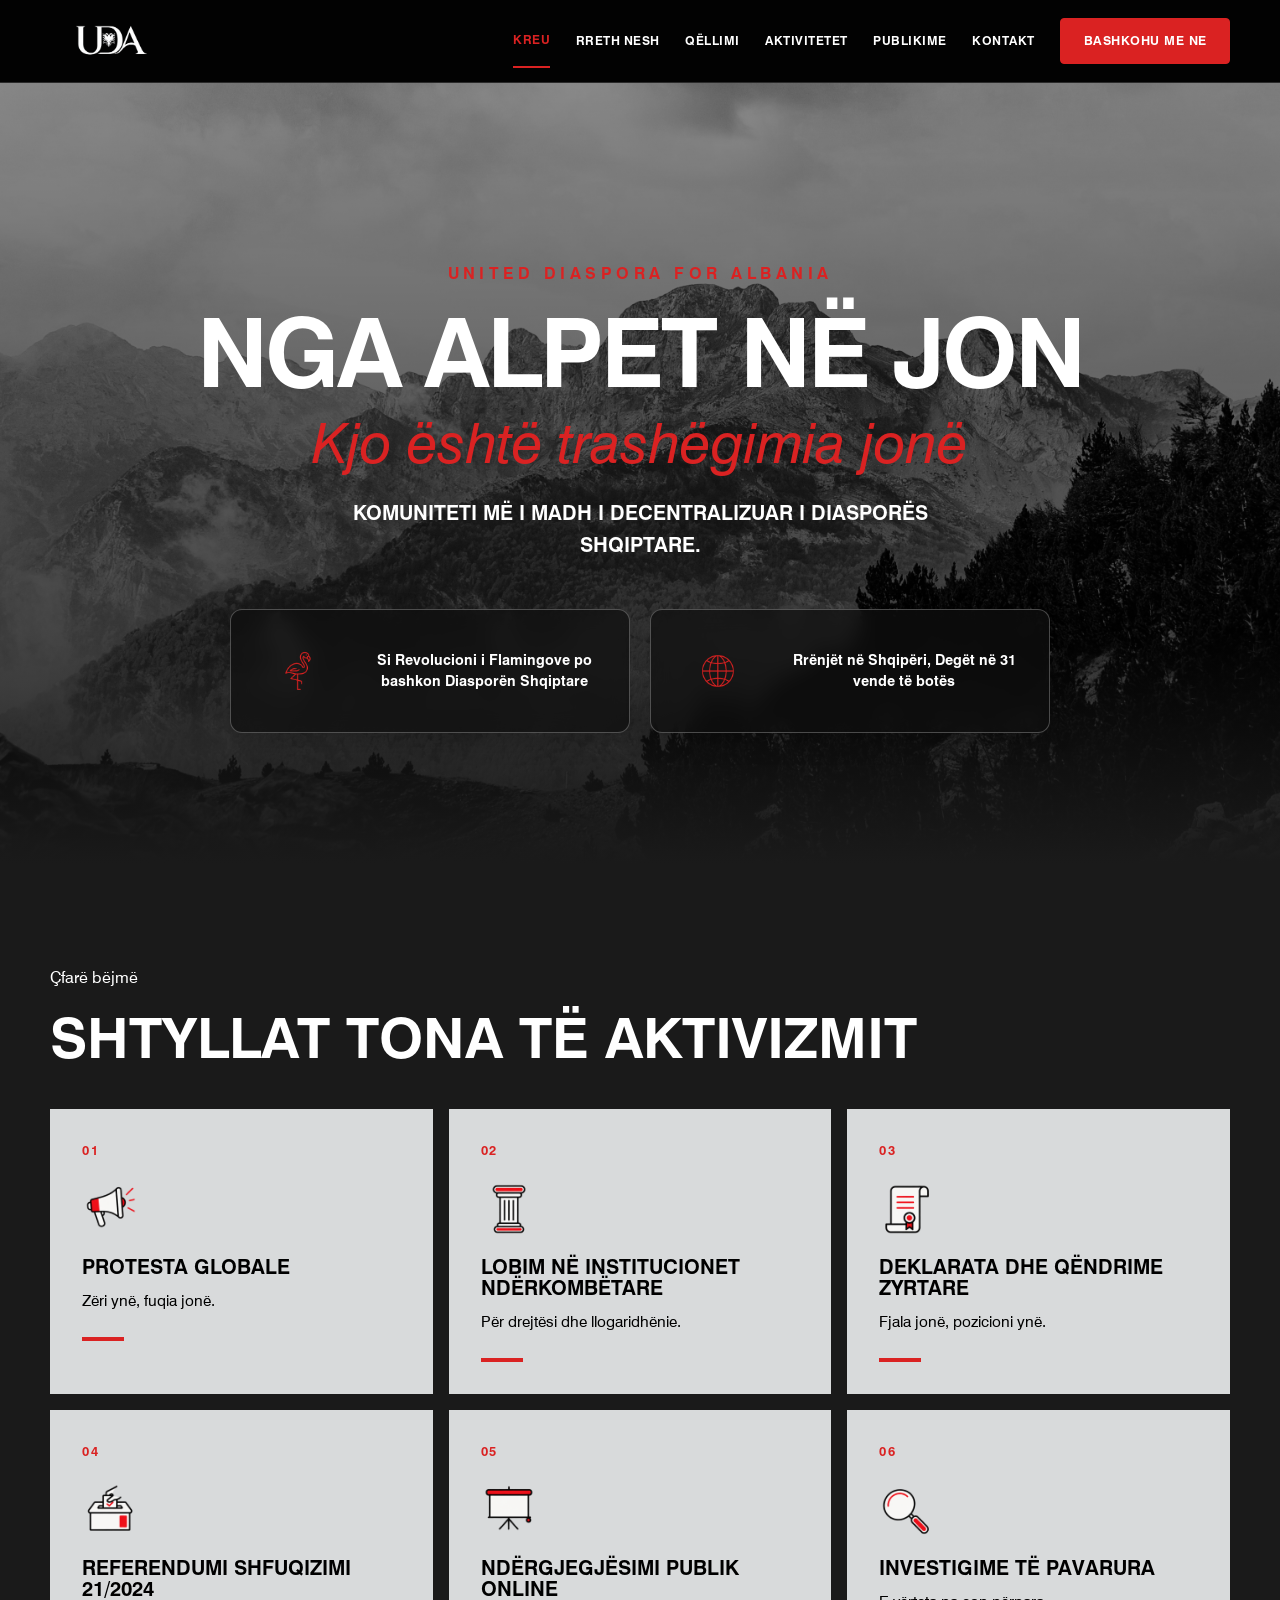
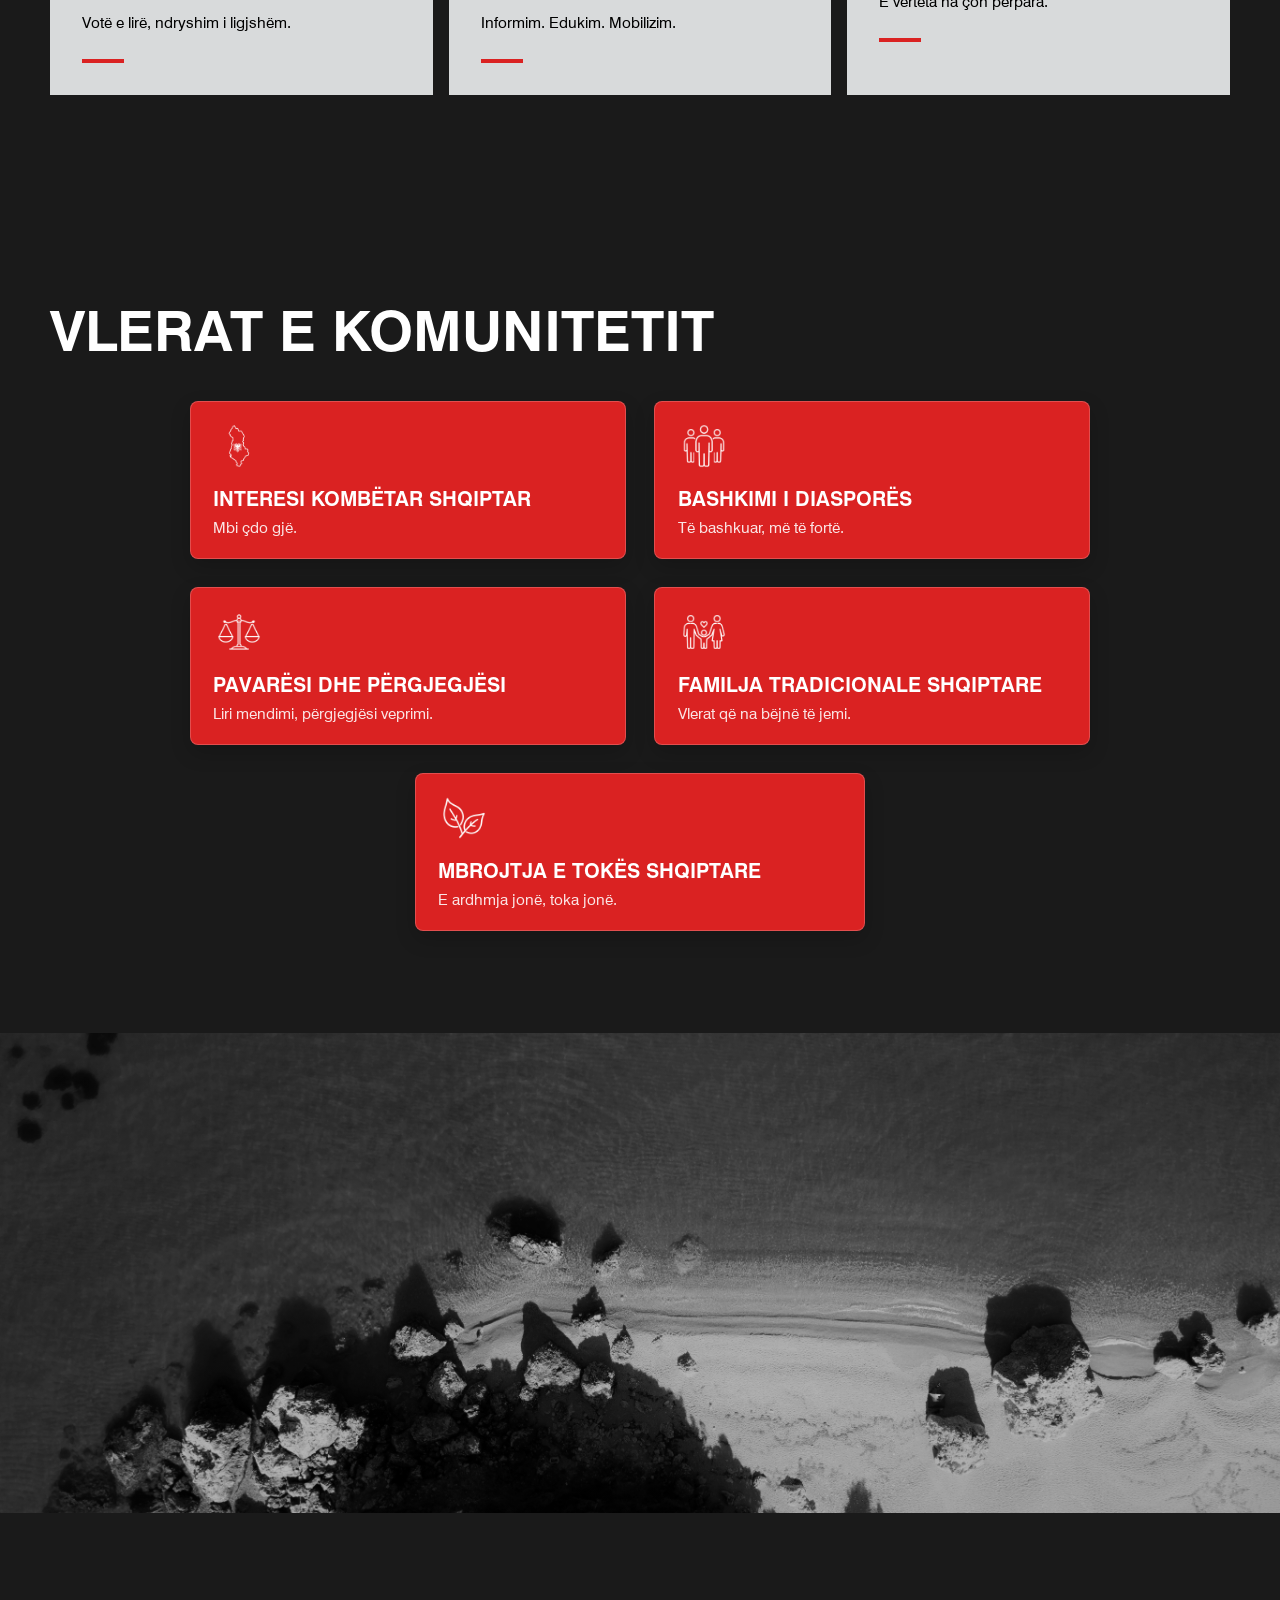
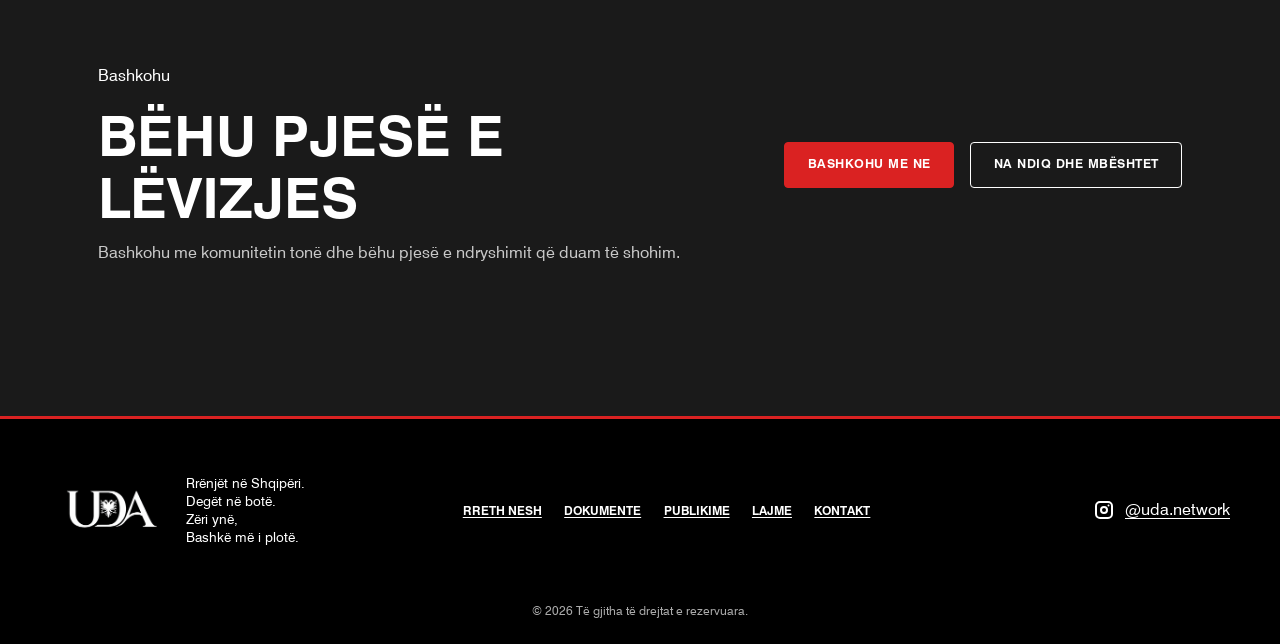
==== commit 81bcc89e: "Update index.html" ====
--- a/index.html
+++ b/index.html
@@ -29,9 +29,6 @@
   <main id="main">
     <section class="hero" aria-labelledby="hero-title">
       <div class="hero-copy container">
-        <div class="hero-emblem">
-  <img src="assets/icons/uda/Web_Photo_Editor%20%281%29.png" alt="">
-</div>
 
 <p class="eyebrow">United Diaspora for Albania</p>
         <h1 id="hero-title">Nga Alpet në Jon</h1>
--- a/styles.css
+++ b/styles.css
@@ -355,39 +355,95 @@
 }
 
 @media (max-width: 680px) {
-  .hero-highlights, .pillar-grid, .content-grid, .location-groups, .form-grid { grid-template-columns: 1fr; }
-  .  .value-grid {
+  .hero-highlights,
+  .pillar-grid,
+  .content-grid,
+  .location-groups,
+  .form-grid {
     grid-template-columns: 1fr;
   }
 
+  .value-grid {
+    grid-template-columns: 1fr;
+    gap: 1rem;
+  }
+
   .value-card {
-    grid-template-columns: 56px 1fr;
-    padding: 1.5rem .75rem;
+    display: flex;
+    flex-direction: column;
+    align-items: flex-start;
+    width: 100%;
+    min-height: auto;
+    padding: 1.5rem 1.25rem;
     border-right: 0 !important;
   }
 
   .value-card:last-child {
     grid-column: auto;
     width: 100%;
-  }
-
-  .value-card::before {
-    font-size: 2rem;
+    justify-self: stretch;
+    min-height: auto;
+  }
+
+  .value-card img {
+    width: 52px;
+    height: 52px;
+    margin: 0 0 .8rem;
   }
 
   .value-card h3 {
+    margin: 0 0 .45rem;
     font-size: 1.25rem;
-  }
-
-  .hero-highlight { min-height: auto; }
-  .cta-panel, .publication-card { align-items: stretch; flex-direction: column; grid-template-columns: 1fr; }
-  .cta-panel { display: flex; }
-  .button-group { flex-direction: column; }
-  .footer-grid { grid-template-columns: 1fr; justify-items: center; text-align: center; }
-  .site-footer nav { justify-content: center; }
-  .copyright, .form-field-full { grid-column: auto; }
-  .carousel-grid { grid-template-columns: 1fr; }
-  .carousel-grid img { height: auto; }
+    line-height: 1.15;
+  }
+
+  .value-card p {
+    margin: 0;
+    font-size: .88rem;
+    line-height: 1.45;
+  }
+
+  .hero-highlight {
+    min-height: auto;
+  }
+
+  .cta-panel,
+  .publication-card {
+    align-items: stretch;
+    flex-direction: column;
+    grid-template-columns: 1fr;
+  }
+
+  .cta-panel {
+    display: flex;
+  }
+
+  .button-group {
+    flex-direction: column;
+  }
+
+  .footer-grid {
+    grid-template-columns: 1fr;
+    justify-items: center;
+    text-align: center;
+  }
+
+  .site-footer nav {
+    justify-content: center;
+  }
+
+  .copyright,
+  .form-field-full {
+    grid-column: auto;
+  }
+
+  .carousel-grid {
+    grid-template-columns: 1fr;
+  }
+
+  .carousel-grid img {
+    height: auto;
+  }
 }
 
 @media (prefers-reduced-motion: reduce) {
@@ -636,189 +692,156 @@
   text-transform: none !important;
   font-family: "Barely Handwritten", cursive !important;
 }
-/* =========================================
+/* =========================
    HARTA E DIASPORËS
-   ========================================= */
-
-.map-heading {
+   ========================= */
+
+.diaspora-map {
+  width: 100%;
+  display: block;
+}
+
+/* Vetëm harta */
+.map-placeholder {
+  position: relative;
+  width: 100%;
+  overflow: hidden;
+  border-radius: 18px;
+  background: transparent;
+  border: 1px solid rgba(220, 40, 40, 0.35);
+  line-height: 0;
+}
+
+/* SVG */
+.world-map {
+  display: block;
+  width: 100%;
+  height: auto;
+}
+
+/* Shtresa e pikave */
+.map-points {
+  position: absolute;
+  inset: 0;
+  z-index: 5;
+  pointer-events: none;
+}
+
+/* Pikat */
+.map-point {
+  position: absolute;
+  width: 16px;
+  height: 16px;
+  padding: 0;
+  margin: 0;
+  transform: translate(-50%, -50%);
+  border: 0;
+  border-radius: 50%;
+  background: #e52f2f;
+  box-shadow:
+    0 0 0 5px rgba(229, 47, 47, 0.18),
+    0 0 18px rgba(229, 47, 47, 0.65);
+  pointer-events: auto;
+  cursor: pointer;
+}
+
+/* Hover */
+.map-point:hover {
+  transform: translate(-50%, -50%) scale(1.25);
+  background: #ff3b3b;
+}
+
+/* =========================
+   LEGJENDA — POSHTË HARTËS
+   ========================= */
+
+.map-legend {
+  width: 100%;
+  display: grid;
+  grid-template-columns: repeat(5, minmax(0, 1fr));
+  gap: 12px;
+  margin-top: 14px;
+}
+
+/* Kutitë */
+.map-legend-item {
+  min-height: 76px;
+  box-sizing: border-box;
+
   display: flex;
-  align-items: flex-end;
-  justify-content: space-between;
-  gap: 2rem;
-  margin-bottom: 2.5rem;
-}
-
-.map-intro {
-  max-width: 650px;
-  margin-top: 0.75rem;
-  color: var(--color-muted);
-  line-height: 1.6;
-}
-
-.map-count {
+  align-items: center;
+  gap: 14px;
+
+  padding: 16px 18px;
+
+  background: #f7eeee;
+  border: 1px solid rgba(229, 47, 47, 0.22);
+  border-radius: 12px;
+
+  color: #111;
+}
+
+/* Pika e legjendës */
+.legend-dot {
+  flex: 0 0 10px;
+  width: 10px;
+  height: 10px;
+  border-radius: 50%;
+  background: #e52f2f;
+  box-shadow: 0 0 10px rgba(229, 47, 47, 0.45);
+}
+
+/* Teksti */
+.map-legend-item div {
   display: flex;
   flex-direction: column;
-  align-items: flex-end;
-  flex-shrink: 0;
-}
-
-.map-count strong {
-  color: var(--color-red-ui);
-  font-size: 3.5rem;
-  line-height: 0.9;
-  font-weight: 800;
-}
-
-.map-count span {
-  margin-top: 0.4rem;
-  font-size: 0.8rem;
-  text-transform: uppercase;
-  letter-spacing: 0.16em;
-}
-
-/* Zona e hartës */
-
-.diaspora-map {
-  width: 100%;
-}
-
-.map-placeholder {
-  position: relative;
-  min-height: 520px;
-  overflow: hidden;
-  border: 1px solid rgba(218, 34, 34, 0.25);
-  border-radius: 18px;
-  background:
-    radial-gradient(circle at 50% 50%, rgba(218, 34, 34, 0.08), transparent 55%),
-    #111;
-}
-
-/* Shkëlqimi në qendër */
-
-.map-glow {
-  position: absolute;
-  inset: 15%;
-  border-radius: 50%;
-  background: radial-gradient(
-    circle,
-    rgba(218, 34, 34, 0.12),
-    transparent 65%
-  );
-  pointer-events: none;
-}
-
-/* Etiketat */
-
-.map-label {
-  position: absolute;
-  display: flex;
-  align-items: center;
-  gap: 0.5rem;
-  color: #fff;
-  font-size: 0.8rem;
-  font-weight: 700;
-  letter-spacing: 0.04em;
-  text-transform: uppercase;
-}
-
-.map-dot,
-.legend-dot {
-  display: inline-block;
-  width: 9px;
-  height: 9px;
-  border-radius: 50%;
-  background: var(--color-red-ui);
-  box-shadow: 0 0 12px rgba(218, 34, 34, 0.8);
-}
-
-.map-label-europe {
-  top: 32%;
-  left: 47%;
-}
-
-.map-label-usa {
-  top: 45%;
-  left: 21%;
-}
-
-.map-label-canada {
-  top: 36%;
-  left: 20%;
-}
-
-.map-label-asia {
-  top: 40%;
-  right: 22%;
-}
-
-.map-label-australia {
-  bottom: 24%;
-  right: 18%;
-}
-
-/* Mesazhi qendror */
-
-.map-center-message {
-  position: absolute;
-  top: 50%;
-  left: 50%;
-  transform: translate(-50%, -50%);
-  text-align: center;
-  color: #fff;
-}
-
-.map-center-message span {
-  display: block;
-  margin-bottom: 0.5rem;
-  color: var(--color-red-ui);
-  font-size: 0.75rem;
-  font-weight: 800;
-  letter-spacing: 0.3em;
-}
-
-.map-center-message strong {
-  display: block;
-  font-size: 1.15rem;
-  line-height: 1.5;
-}
-
-/* Legjenda */
-
-.map-legend {
-  display: grid;
-  grid-template-columns: repeat(5, 1fr);
-  gap: 0.75rem;
-  margin-top: 1rem;
-}
-
-.map-legend-item {
-  display: flex;
-  align-items: center;
-  gap: 0.7rem;
-  padding: 1rem;
-  border: 1px solid rgba(218, 34, 34, 0.15);
-  border-radius: 10px;
-  background: rgba(218, 34, 34, 0.04);
-}
-
-.map-legend-item strong,
+  gap: 5px;
+}
+
+.map-legend-item strong {
+  font-size: 15px;
+  line-height: 1.2;
+}
+
 .map-legend-item small {
-  display: block;
-}
-
-.map-legend-item strong {
-  font-size: 0.85rem;
-}
-
-.map-legend-item small {
-  margin-top: 0.2rem;
-  color: var(--color-muted);
-  font-size: 0.72rem;
-}
-
+  font-size: 12px;
+  line-height: 1.2;
+  color: #333;
+}
+
+/* =========================
+   RESPONSIVE
+   ========================= */
+
+@media (max-width: 900px) {
+  .map-legend {
+    grid-template-columns: repeat(2, minmax(0, 1fr));
+  }
+}
+
+@media (max-width: 600px) {
+  .map-legend {
+    grid-template-columns: 1fr;
+  }
+
+  .map-point {
+    width: 13px;
+    height: 13px;
+  }
+
+  .map-legend-item {
+    min-height: 64px;
+    padding: 13px 15px;
+  }
+}
 /* Mobile */
 
+/* =========================
+   HARTA - RESPONSIVE
+   ========================= */
+
 @media (max-width: 800px) {
+
   .map-heading {
     align-items: flex-start;
     flex-direction: column;
@@ -829,21 +852,44 @@
   }
 
   .map-placeholder {
-    min-height: 420px;
+    width: 100%;
+    min-height: 0;
+    height: auto;
+    overflow: hidden;
+  }
+
+  .world-map {
+    display: block;
+    width: 100%;
+    height: auto;
+    max-width: 100%;
   }
 
   .map-legend {
-    grid-template-columns: repeat(2, 1fr);
+    grid-template-columns: repeat(2, minmax(0, 1fr));
   }
 }
 
 @media (max-width: 520px) {
+
   .map-placeholder {
-    min-height: 360px;
+    width: 100%;
+    min-height: 0;
+    height: auto;
+  }
+
+  .world-map {
+    width: 100%;
+    height: auto;
   }
 
   .map-legend {
     grid-template-columns: 1fr;
+  }
+
+  .map-point {
+    width: 12px;
+    height: 12px;
   }
 }
 /* =========================================
@@ -869,7 +915,7 @@
   padding: 0;
   border: 3px solid rgba(229, 43, 43, 0.35);
   border-radius: 50%;
-  background: #e52b2b;
+  background: transparent;
   box-shadow:
     0 0 0 4px rgba(229, 43, 43, 0.12),
     0 0 14px rgba(229, 43, 43, 0.75);
@@ -884,3 +930,15 @@
     0 0 0 7px rgba(229, 43, 43, 0.15),
     0 0 20px rgba(229, 43, 43, 0.9);
 }
+.hero-emblem {
+  display: flex;
+  justify-content: center;
+  margin-bottom: 1rem;
+}
+
+.hero-emblem img {
+  width: 58px;
+  height: 58px;
+  object-fit: contain;
+  filter: drop-shadow(0 0 10px rgba(220, 40, 40, 0.25));
+}
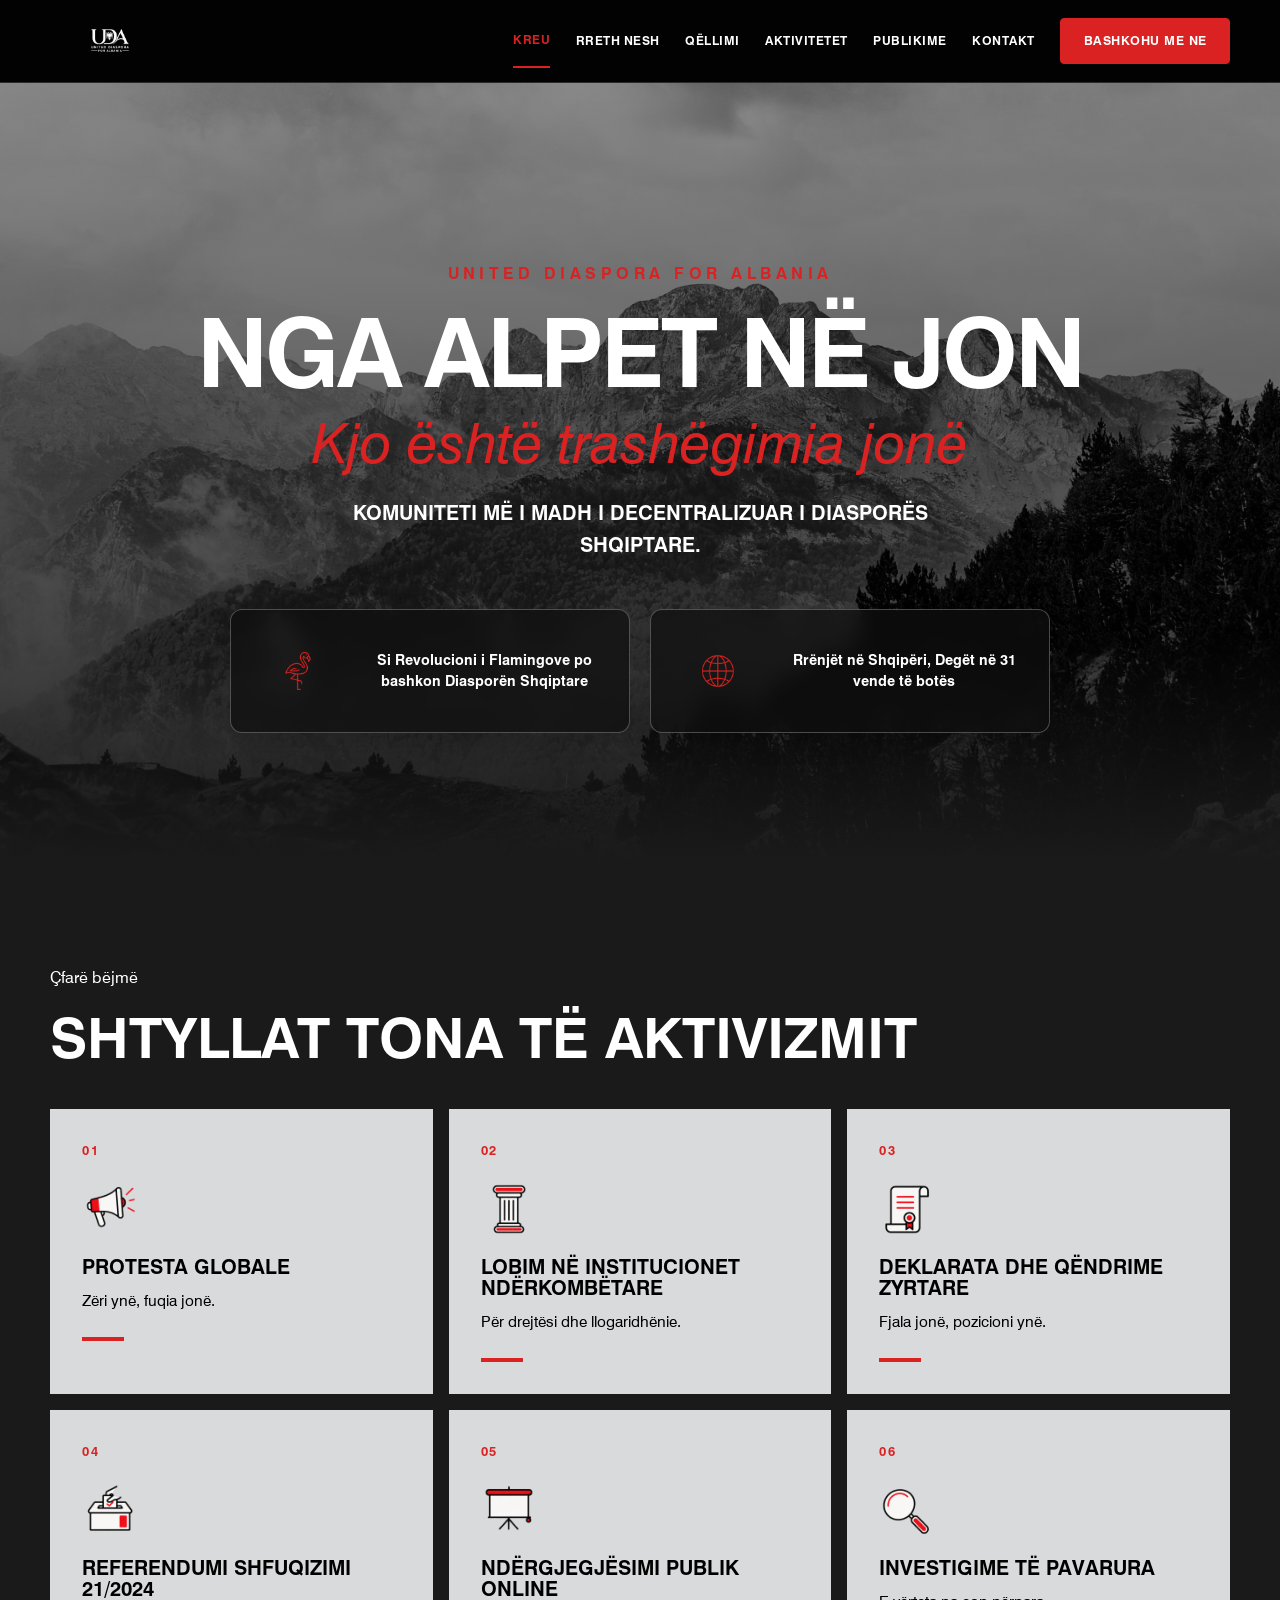
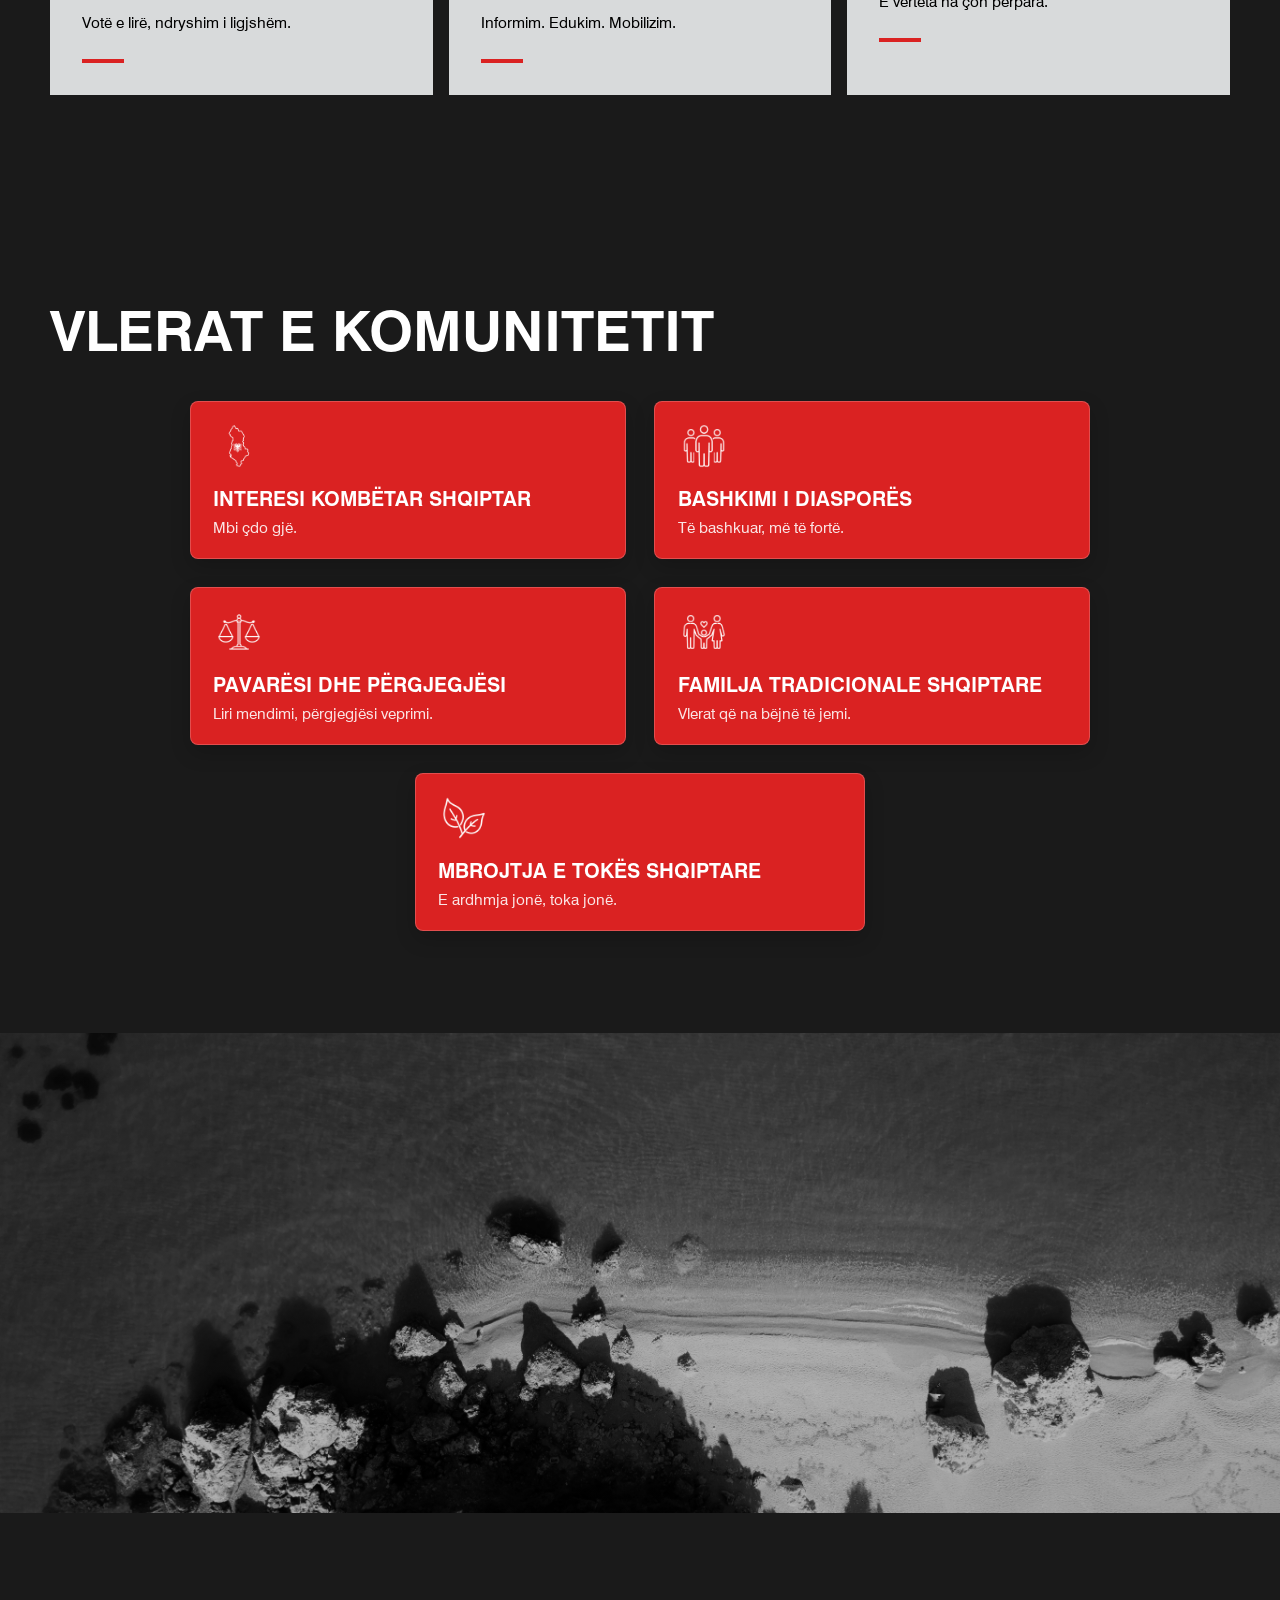
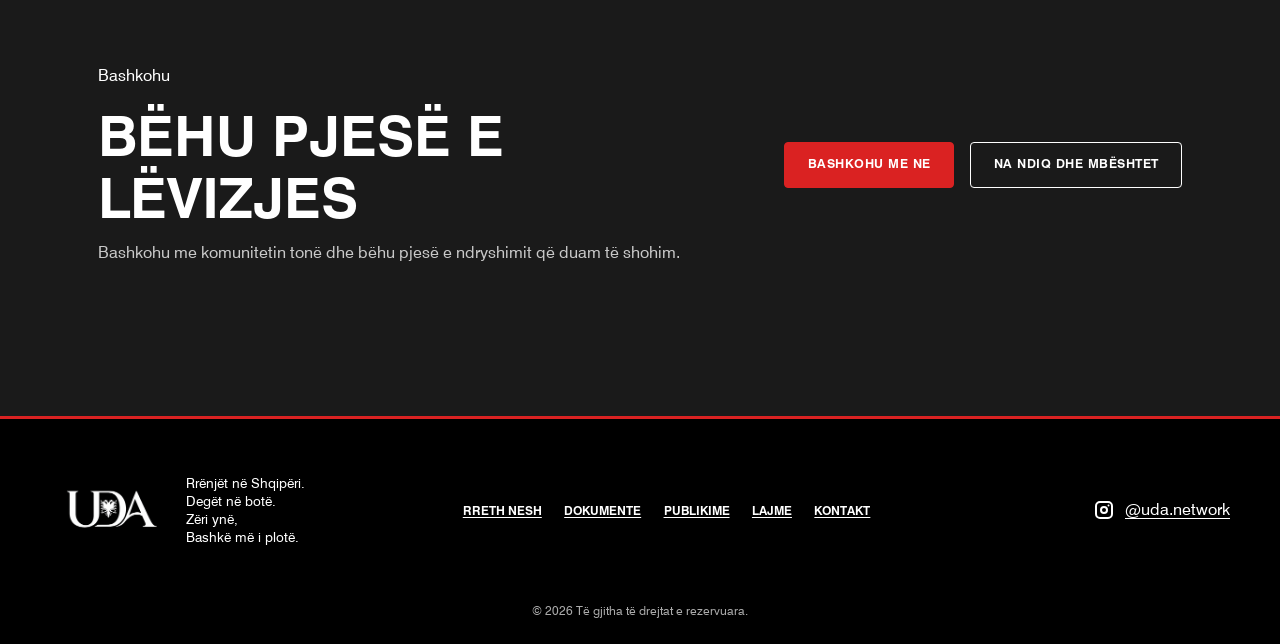
==== commit 0ab6fab8: "Update index.html" ====
--- a/index.html
+++ b/index.html
@@ -11,7 +11,7 @@
   <a class="skip-link" href="#main">Kalo te përmbajtja</a>
   <header class="site-header">
     <nav class="site-nav container" aria-label="Navigimi kryesor">
-      <a class="brand" href="./" aria-label="UDA — Kreu"><img src="assets/logos/uda-logo-white.png" alt="United Diaspora for Albania"></a>
+      <a class="brand" href="./" aria-label="UDA — Kreu"><img src="assets/logos/UDA-logo-white-with-subtitle.png" alt="United Diaspora for Albania"></a>
       <button class="menu-toggle" type="button" aria-expanded="false" aria-controls="main-menu"><span>Menu</span></button>
       <div class="main-menu" id="main-menu">
         <a aria-current="page" href="./">Kreu</a>
--- a/styles.css
+++ b/styles.css
@@ -334,6 +334,59 @@
 .status { display: inline-flex; padding: .25rem .7rem; color: #000; background: var(--color-gray-badge); border-radius: 999px; font-size: .75rem; font-weight: 700; }
 .carousel-grid { display: grid; grid-template-columns: repeat(3, 1fr); gap: .75rem; margin-top: 1rem; }
 .carousel-grid img { width: 100%; height: 260px; object-fit: cover; border-radius: var(--radius); }
+/* =========================
+   LETRAT E HAPURA - GRID
+   ========================= */
+
+.publication-grid {
+  display: grid;
+  grid-template-columns: repeat(3, minmax(0, 1fr));
+  gap: 18px;
+  margin-top: 1.5rem;
+}
+
+.publication-grid .publication-card {
+  min-width: 0;
+  height: 100%;
+  display: flex;
+  flex-direction: column;
+  justify-content: space-between;
+  margin: 0;
+}
+
+/* Imazhet brenda kartave */
+.publication-grid .carousel-grid {
+  display: grid;
+  grid-template-columns: repeat(3, 1fr);
+  gap: 5px;
+  margin-top: 1rem;
+}
+
+.publication-grid .carousel-grid img {
+  width: 100%;
+  aspect-ratio: 1 / 1;
+  height: auto;
+  object-fit: cover;
+}
+
+/* Tablet */
+@media (max-width: 900px) {
+  .publication-grid {
+    grid-template-columns: repeat(2, minmax(0, 1fr));
+  }
+}
+
+/* Telefon */
+@media (max-width: 600px) {
+  .publication-grid {
+    grid-template-columns: 1fr;
+    gap: 14px;
+  }
+
+  .publication-grid .publication-card {
+    width: 100%;
+  }
+}
 .form-grid { display: grid; grid-template-columns: repeat(2, 1fr); gap: 1rem; }
 .form-field { display: grid; gap: .35rem; }
 .form-field-full { grid-column: 1 / -1; }
@@ -942,3 +995,136 @@
   object-fit: contain;
   filter: drop-shadow(0 0 10px rgba(220, 40, 40, 0.25));
 }
+/* =========================================
+   GALERIA / LIGHTBOX
+   ========================================= */
+
+.gallery-lightbox {
+  position: fixed;
+  inset: 0;
+  z-index: 9999;
+  display: none;
+  align-items: center;
+  justify-content: center;
+  padding: 30px;
+  background: rgba(0, 0, 0, 0.92);
+}
+
+.gallery-lightbox.is-open {
+  display: flex;
+}
+
+.gallery-lightbox-image {
+  max-width: min(90vw, 1200px);
+  max-height: 85vh;
+  width: auto;
+  height: auto;
+  object-fit: contain;
+  border-radius: 4px;
+  box-shadow: 0 20px 60px rgba(0, 0, 0, 0.45);
+}
+
+.gallery-lightbox-close,
+.gallery-lightbox-prev,
+.gallery-lightbox-next {
+  position: absolute;
+  z-index: 2;
+  border: 0;
+  background: rgba(255, 255, 255, 0.12);
+  color: #fff;
+  cursor: pointer;
+  display: flex;
+  align-items: center;
+  justify-content: center;
+  transition: background 0.2s ease, transform 0.2s ease;
+}
+
+.gallery-lightbox-close:hover,
+.gallery-lightbox-prev:hover,
+.gallery-lightbox-next:hover {
+  background: rgba(255, 255, 255, 0.25);
+}
+
+.gallery-lightbox-close {
+  top: 20px;
+  right: 25px;
+  width: 48px;
+  height: 48px;
+  border-radius: 50%;
+  font-size: 30px;
+  line-height: 1;
+}
+
+.gallery-lightbox-prev,
+.gallery-lightbox-next {
+  top: 50%;
+  transform: translateY(-50%);
+  width: 52px;
+  height: 70px;
+  border-radius: 8px;
+  font-size: 38px;
+  line-height: 1;
+}
+
+.gallery-lightbox-prev {
+  left: 20px;
+}
+
+.gallery-lightbox-next {
+  right: 20px;
+}
+
+.gallery-lightbox-prev:hover,
+.gallery-lightbox-next:hover {
+  transform: translateY(-50%) scale(1.05);
+}
+
+.gallery-lightbox-counter {
+  position: absolute;
+  bottom: 20px;
+  left: 50%;
+  transform: translateX(-50%);
+  color: #fff;
+  font-size: 0.9rem;
+  letter-spacing: 0.08em;
+}
+
+/* Fotot e galerive bëhen të klikueshme */
+.carousel-grid img {
+  cursor: zoom-in;
+}
+
+/* Telefon */
+@media (max-width: 680px) {
+  .gallery-lightbox {
+    padding: 15px;
+  }
+
+  .gallery-lightbox-image {
+    max-width: 94vw;
+    max-height: 78vh;
+  }
+
+  .gallery-lightbox-prev,
+  .gallery-lightbox-next {
+    width: 44px;
+    height: 58px;
+    font-size: 30px;
+  }
+
+  .gallery-lightbox-prev {
+    left: 8px;
+  }
+
+  .gallery-lightbox-next {
+    right: 8px;
+  }
+
+  .gallery-lightbox-close {
+    top: 12px;
+    right: 12px;
+    width: 42px;
+    height: 42px;
+    font-size: 26px;
+  }
+}
